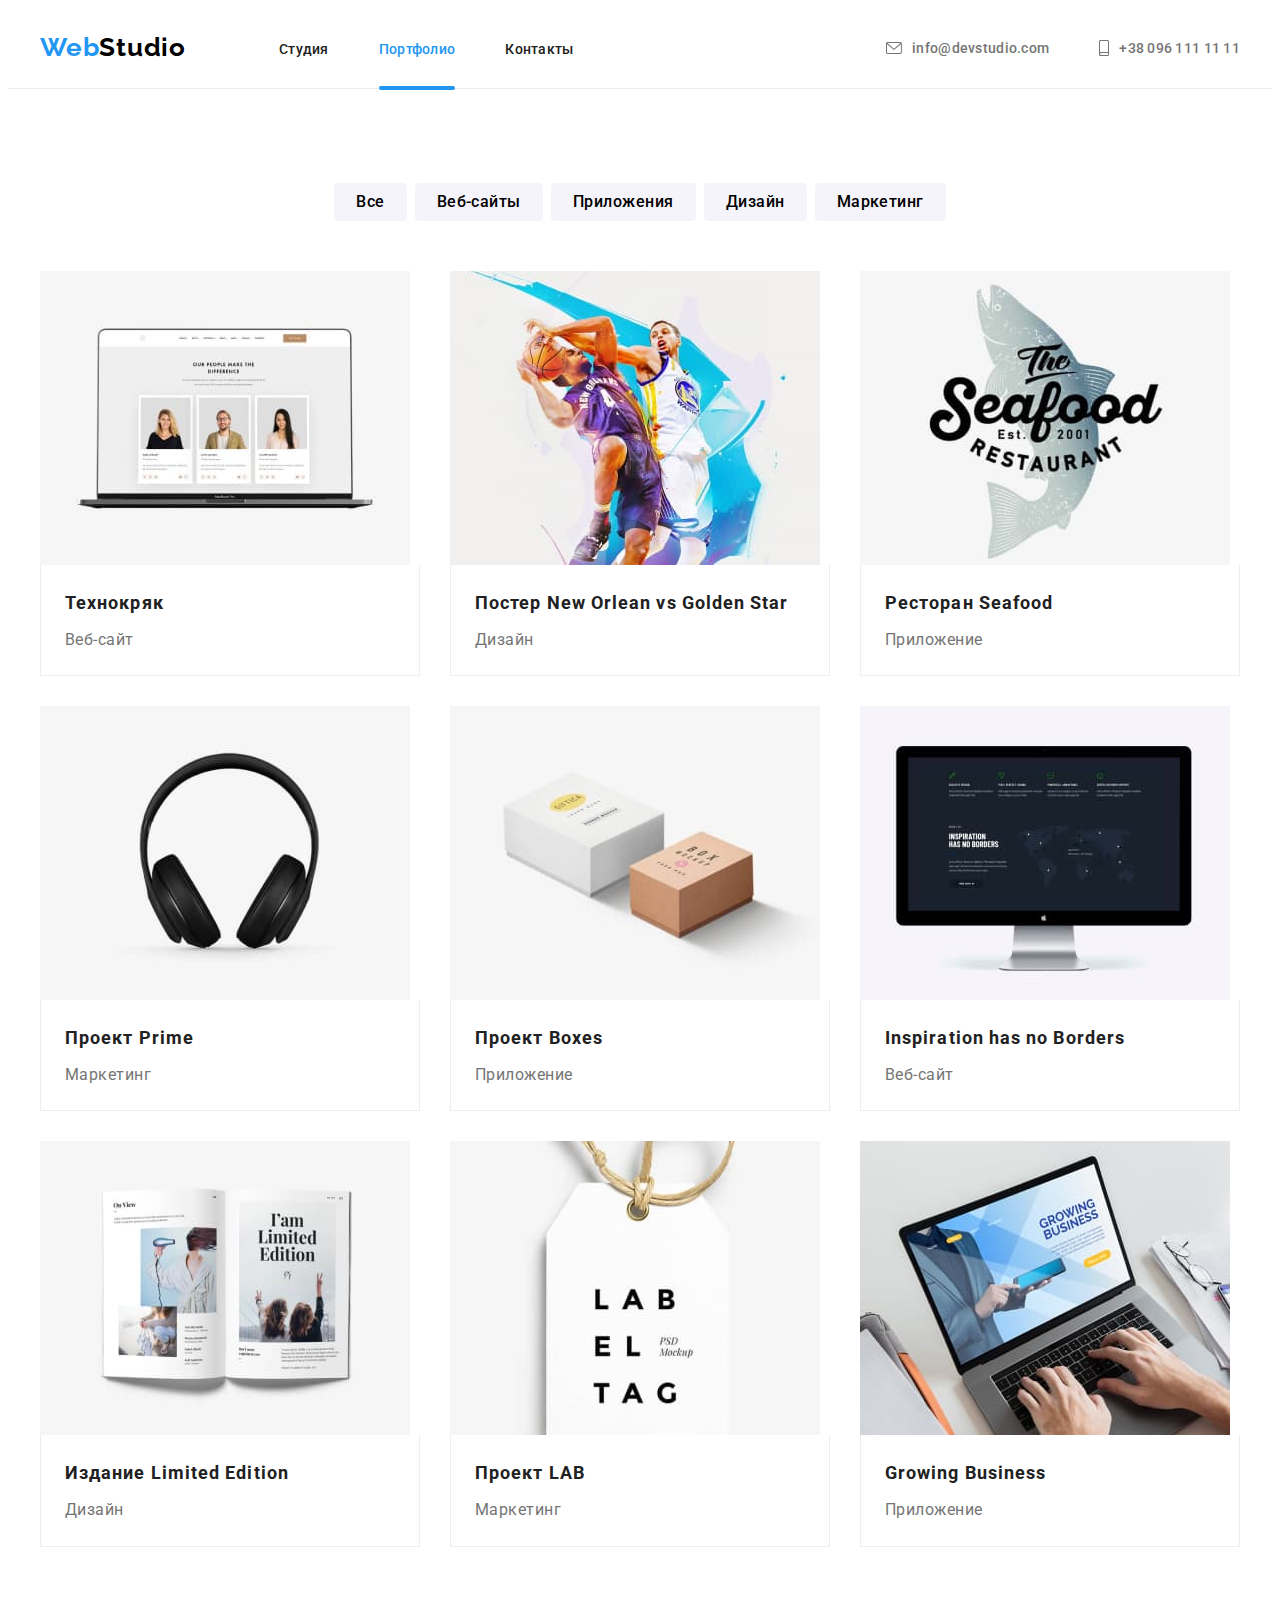
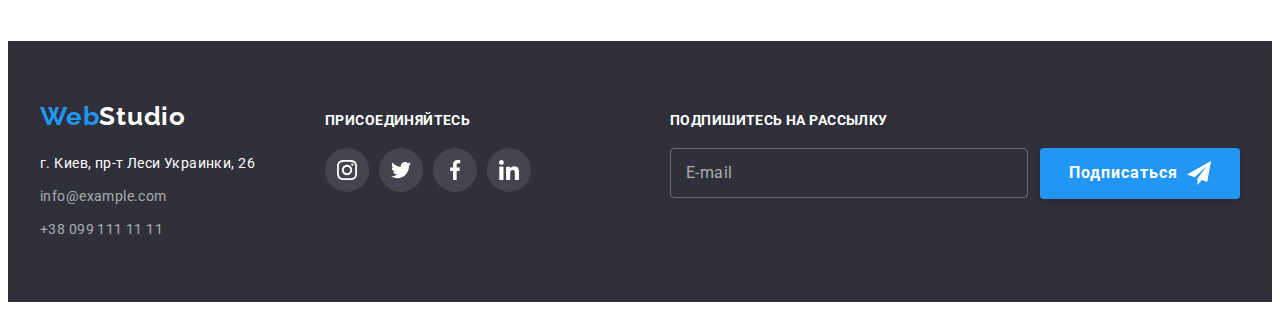
==== portfolio.html @ 29ee75e7 "Added files and folders  from hw#6" ====
<!DOCTYPE html>
<html lang="ru">
<head>
    <meta charset="UTF-8">
    <meta http-equiv="X-UA-Compatible" content="IE=edge">
    <meta name="viewport" content="width=device-width, initial-scale=1.0">
    <title>Студия -> Веб-студия</title>
    <link rel="preconnect" href="https://fonts.gstatic.com">
    <link
        href="https://fonts.googleapis.com/css2?family=Raleway:wght@700&family=Roboto:wght@400;500;700;900&display=swap"
        rel="stylesheet">
    <link rel="stylesheet" href="https://cdnjs.cloudflare.com/ajax/libs/modern-normalize/1.0.0/modern-normalize.min.css"
        integrity="sha512-ISS7cAi1PEhQ8jnbJpJZMd29NlhNj4AWYyLOSp2CE/CsHxTCu+r+t0D2yoJudVrd0/8fTVPUVDzY5Tvli75u/g=="
        crossorigin="anonymous" />
    <link rel="stylesheet" href="https://cdnjs.cloudflare.com/ajax/libs/animate.css/4.1.1/animate.min.css" />
    <link rel="stylesheet" href="./css/styles.css">
</head>

<body>
    <header class="main-header">
        <div class="container">
            <nav class="navigation">
                <a class="logo link animate__rubberBand" href="./index.html" lang="en"><span class="part-logo">Web</span>Studio</a>
                <ul class="navigation-list list">
                    <li class="navigation-item">
                        <a class="navigation-link link" href="./index.html">Студия</a>
                    </li>
                    <li class="navigation-item">
                        <a class="navigation-link link current" href="./portfolio.html">Портфолио</a>
                    </li>
                    <li class="navigation-item">
                        <a class="navigation-link link" href="">Контакты</a>
                    </li>
                </ul>
            </nav>
            <ul class="list-contacts list">
                <li class="list-contacts-item">
                    <a class="channel-link link" href="mailto:info@devstudio.com">
                        <svg width="16" height="12" class="contacts-icon-mail">
                            <use href="./images/sprite.svg#icon-envelope"></use>
                        </svg>
                        info@devstudio.com</a>
                </li>
                <li class="list-contacts-item">
                    <a class="channel-link link" href="tel:+380961111111">
                        <svg width="10" height="16" class="contacts-icon-phone">
                            <use href="./images/sprite.svg#icon-phone"></use>
                        </svg>
                        +38 096 111 11 11</a>
                </li>
            </ul>
        </div>
    </header>
    <main class="main-content">
        <!-- FILTER -->
        <section class="filter-works">
            <div class="container">
                <h1 class="visually-hidden">Портфолио</h1>
                <ul class="filter-works-list list">
                        <li class="filter-works-item">
                            <button class="filter-works-btn" type="button">Все</button>
                        </li>
                        <li class="filter-works-item">
                            <button class="filter-works-btn" type="button">Веб-сайты</button>
                        </li>
                        <li class="filter-works-item">
                            <button class="filter-works-btn" type="button">Приложения</button>
                        </li>
                        <li class="filter-works-item">
                            <button class="filter-works-btn" type="button">Дизайн</button>
                        </li>
                        <li class="filter-works-item">
                            <button class="filter-works-btn" type="button">Маркетинг</button>
                        </li>
                </ul>
        <!-- OUR WORKS -->
            <h2 class="visually-hidden">Наши работы</h2>
            <ul class="works-list list">
                <li class="works-list-item">
                    <a class="works-list-item-link link" href="#">
                        <div class="work-list-content-wrapper">
                            <img class="works-list-img" src="./images/portfolio/portfolio-img1.jpg" alt="открытый ноутбук" width="370" height="294">
                            <p class="overlay">Технокряк это современная площадка распространения коронавируса. Компании используют эту платформу
                                для цифрового шпионажа и атак на защищённые сервера конкурентов.</p>
                        </div>
                        <div class="description-container">
                            <h3 class="works-img-name">Технокряк</h3>
                            <p class="works-img-description">Веб-сайт</p>
                        </div>
                    </a>
                </li>
                <li class="works-list-item">
                    <a class="works-list-item-link link" href="#">
                        <div class="work-list-content-wrapper">
                            <img class="works-list-img" src="./images/portfolio/portfolio-img2.jpg" alt="баскетболисты играют в баскетбол"
                                width="370" height="294">
                                <p class="overlay">Постер <span lang="en">New Orlean vs Golden Star</span> это современная площадка распространения коронавируса. Компании используют эту платформу
                                    для цифрового шпионажа и атак на защищённые сервера конкурентов.</p>
                        </div>
                        <div class="description-container">
                            <h3 class="works-img-name">Постер <span lang="en">New Orlean vs Golden Star</span></h3>
                            <p class="works-img-description">Дизайн</p>
                        </div>
                    </a>
                </li>
                <li class="works-list-item">
                    <a class="works-list-item-link link" href="#">
                       <div class="work-list-content-wrapper">
                            <img class="works-list-img" src="./images/portfolio/portfolio-img3.jpg" alt="логотип ресторана в виде рыбы" width="370"
                                height="294">
                                <p class="overlay">Ресторан Seafood это современная площадка распространения коронавируса. Компании используют эту платформу
                                    для цифрового шпионажа и атак на защищённые сервера конкурентов.</p>
                        </div>
                        <div class="description-container">
                            <h3 class="works-img-name">Ресторан Seafood</h3>
                            <p class="works-img-description">Приложение</p>
                        </div>
                    </a>
                </li>
                <li class="works-list-item">
                    <a class="works-list-item-link link" href="#">
                        <div class="work-list-content-wrapper">
                            <img class="works-list-img" src="./images/portfolio/portfolio-img4.jpg" alt="наушники" width="370" height="294">
                            <p class="overlay">Проект <span lang="en">Prime</span> это современная площадка распространения коронавируса. Компании используют эту платформу
                                для цифрового шпионажа и атак на защищённые сервера конкурентов.</p>
                        </div>
                        <div class="description-container">
                            <h3 class="works-img-name">Проект <span lang="en">Prime</span></h3>
                            <p class="works-img-description">Маркетинг</p>
                        </div>
                    </a>
                </li>
                <li class="works-list-item">
                    <a class="works-list-item-link link" href="#">
                        <div class="work-list-content-wrapper">
                            <img class="works-list-img" src="./images/portfolio/portfolio-img5.jpg" alt="две коробочки" width="370" height="294">
                            <p class="overlay">Проект <span lang="en">Boxes</span> это современная площадка распространения коронавируса. Компании используют эту платформу
                                для цифрового шпионажа и атак на защищённые сервера конкурентов.</p>
                        </div>
                        <div class="description-container">
                            <h3 class="works-img-name">Проект <span lang="en">Boxes</span></h3>
                            <p class="works-img-description">Приложение</p>
                        </div>
                    </a>
                </li>
                <li class="works-list-item">
                    <a class="works-list-item-link link" href="#">
                        <div class="work-list-content-wrapper">
                            <img class="works-list-img" src="./images/portfolio/portfolio-img6.jpg" alt="монитор Apple" width="370" height="294">
                            <p class="overlay"><span lang="en">Inspiration has no Borders</span> это современная площадка распространения коронавируса. Компании используют эту платформу
                                для цифрового шпионажа и атак на защищённые сервера конкурентов.</p>
                        </div>
                        <div class="description-container">
                            <h3 class="works-img-name" lang="en">Inspiration has no Borders</h3>
                            <p class="works-img-description">Веб-сайт</p>
                        </div>
                    </a>
                </li>
                <li class="works-list-item">
                    <a class="works-list-item-link link" href="#">
                        <div class="work-list-content-wrapper">
                            <img class="works-list-img" src="./images/portfolio/portfolio-img7.jpg" alt="раскрытая книга" width="370" height="294">
                            <p class="overlay">Издание <span lang="en">Limited Edition</span> это современная площадка распространения коронавируса. Компании используют эту платформу
                                для цифрового шпионажа и атак на защищённые сервера конкурентов.</p>
                        </div>
                        <div class="description-container">
                            <h3 class="works-img-name">Издание <span lang="en">Limited Edition</span></h3>
                            <p class="works-img-description">Дизайн</p>
                        </div>
                    </a>
                </li>
                <li class="works-list-item">
                    <a class="works-list-item-link link" href="#">
                        <div class="work-list-content-wrapper">
                            <img class="works-list-img" src="./images/portfolio/portfolio-img8.jpg" alt="бирка" width="370" height="294">
                            <p class="overlay">Проект <span lang="en">LAB</span> это современная площадка распространения коронавируса. Компании используют эту платформу
                                для цифрового шпионажа и атак на защищённые сервера конкурентов.</p>
                        </div>
                        <div class="description-container">
                            <h3 class="works-img-name">Проект <span lang="en">LAB</span></h3>
                            <p class="works-img-description">Маркетинг</p>
                        </div>
                    </a>
                </li>
                <li class="works-list-item">
                    <a class="works-list-item-link link" href="#">
                        <div class="work-list-content-wrapper">
                            <img class="works-list-img" src="./images/portfolio/portfolio-img9.jpg" alt="руки набирают текст на ноутбуке"
                                width="370" height="294">
                                <p class="overlay"><span lang="en">Growing Business</span> это современная площадка распространения коронавируса. Компании используют эту платформу
                                    для цифрового шпионажа и атак на защищённые сервера конкурентов.</p>
                        </div>
                        <div class="description-container">
                            <h3 class="works-img-name" lang="en">Growing Business</h3>
                            <p class="works-img-description">Приложение</p>
                        </div>
                    </a>
                </li>
            </ul>
            </div>
        </section>
    </main>
    <footer class="contact-information">
        <!-- CONTACT INFORMATION -->
        <div class="container contact-info-container">
            <div class="contact-address-container">
                <a class="link logo logo-white" href="./index.html" lang="en"><span class="part-logo">Web</span>Studio</a>
                <address class="address">
                    <ul class="contact-list list">
                        <li class="contact-list-item">
                            <a class="contact-link-address link" href="https://goo.gl/maps/SzbFPfj4iSwk4chh7"
                                target="_blank" rel="noopener noreferrer">
                                г. Киев, пр-т Леси Украинки, 26</a>
                        </li>
                        <li class="contact-list-item">
                            <a class="contact-link-item link" href="mailto:info@example.com" lang="en">info@example.com</a>
                        </li>
                        <li class="contact-list-item">
                            <a class="contact-link-item link" href="tel:+380991111111">+38 099 111 11 11</a>
                        </li>
                    </ul>
                </address>
            </div>
            <div class="social-links-footer">
                <p class="social-title">присоединяйтесь</p>
                <ul class="social-links-footer-list list">
                    <li class="social-links-footer-item">
                        <a href="" class="social-links-footer-link link">
                            <svg class="social-links-footer-icon">
                                <use href="./images/sprite.svg#icon-instagram"></use>
                            </svg>
                        </a>
                    </li>
                    <li class="social-links-footer-item">
                        <a href="" class="social-links-footer-link link">
                            <svg class="social-links-footer-icon">
                                <use href="./images/sprite.svg#icon-twitter"></use>
                            </svg>
                        </a>
                    </li>
                    <li class="social-links-footer-item">
                        <a href="" class="social-links-footer-link link">
                            <svg class="social-links-footer-icon">
                                <use href="./images/sprite.svg#icon-facebook"></use>
                            </svg>
                        </a>
                    </li>
                    <li class="social-links-footer-item">
                        <a href="" class="social-links-footer-link link">
                            <svg class="social-links-footer-icon">
                                <use href="./images/sprite.svg#icon-linkedin"></use>
                            </svg>
                        </a>
                    </li>
                </ul>
            </div>
            <div class="email-form">
                <p class="email-form-title">подпишитесь на рассылку</p>
                <div class="email-form-container">
                    <form action="#" class="subscribe-form">
                        <input type="email" class="contact-form-email" placeholder="E-mail">
                        <button type="submit" class="email-form-btn"><span class="text-btn">Подписаться</span>
                            <svg width="24" height="24" class="email-form-btn-icon">
                                <use href="./images/sprite.svg#icon-icon_send"></use>
                            </svg>
                        </button>
                    </form>
                </div>
            </div>
        </div>
    </footer>
</body>
</html>
---- css/styles.css ----
:root {
  --main-font: "Roboto", sans-serif;
  --secondary-font: "Raleway", sans-serif;
  --accent-color: #2196f3;
  --main-color: #212121;
  --black-color: #000000;
  --white-color: #ffffff;
  --content-description: #757575;
  --background: #f5f4fa;
  --background-btn-hover: #188ce8;
  --background-section: #2f303a;
  --text-color-default: rgba(255, 255, 255, 0.6);
  --second-title-mb: 50px;
  --filters-btn-pd: 6px 22px;
  --section-pt: 94px;
  --section-pb: 94px;
  --link-padding-tp: 32px;
  --link-padding-bt: 32px;
  --color-icon-clients: #afb1b8;
  --transition-time-cubic: 250ms cubic-bezier(0.4, 0, 0.2, 1);
  --transition-time-cubic-modal: 500ms cubic-bezier(0.4, 0, 0.2, 1);
}

body {
  font-family: var(--main-font);
  color: var(--main-color);
}

h1,
h2,
h3,
h4,
h5,
h6,
p {
  margin: 0;
}

ul,
ol {
  margin: 0;
  padding: 0;
}

img {
  display: block;
}

.link {
  text-decoration: none;
}

.list {
  list-style: none;
}

.address {
  font-style: normal;
}

.visually-hidden {
  position: absolute !important;
  clip: rect(1px 1px 1px 1px); /* IE6, IE7 */
  clip: rect(1px, 1px, 1px, 1px);
  padding: 0 !important;
  border: 0 !important;
  height: 1px !important;
  width: 1px !important;
  overflow: hidden;
}

.container {
  width: 1200px;
  margin: 0 auto;
  padding-left: 15px;
  padding-right: 15px;
}
/* ========= COMPONENTS =========*/
.logo {
  font-family: var(--secondary-font);
  font-weight: 700;
  font-size: 26px;
  line-height: 1.2;
  letter-spacing: 0.03em;
  color: var(--black-color);
  margin-right: 93px;
  animation-duration: 2000ms;
}

.logo.link.animate__rubberBand {
  padding-top: 24px;
  padding-bottom: 25px;
}

.part-logo {
  color: var(--accent-color);
}

.logo-white {
  margin: auto;
  color: var(--white-color);
}

.second-title {
  font-weight: 700;
  font-size: 36px;
  line-height: 1.17;
  letter-spacing: 0.03em;
}

.social-list {
  display: flex;
  align-items: center;
  justify-content: space-between;
}

.social-list-link {
  display: flex;
  align-items: center;
  justify-content: center;
  width: 44px;
  height: 44px;
  border-radius: 50%;
  background-color: var(--white-color);

  transition: background-color var(--transition-time-cubic);
}

.social-list-link:hover,
.social-list-link:focus {
  background-color: var(--accent-color);
}

.social-list-icon {
  width: 20px;
  height: 20px;
  fill: var(--color-icon-clients);

  transition: fill var(--transition-time-cubic);
}

.social-list-link:hover .social-list-icon,
.social-list-link:focus .social-list-icon {
  fill: var(--white-color);
}
/* ========= END COMPONENTS =========*/

/* ========= HEADER =========*/
.main-header {
  border-bottom: 1px solid #ececec;
}

.main-header .container {
  display: flex;
  align-items: center;
}

.navigation {
  display: flex;
  align-items: center;
}

.navigation-list {
  display: flex;
  align-items: center;
}

.navigation-item:not(:last-child) {
  margin-right: 50px;
}

.list-contacts {
  display: flex;
  align-items: center;
  margin-left: auto;
}

.list-contacts-item:not(:last-child) {
  margin-right: 50px;
}

.navigation-link {
  position: relative;
  font-weight: 500;
  font-size: 14px;
  line-height: 1.15;
  letter-spacing: 0.02em;
  padding-top: var(--link-padding-tp);
  padding-bottom: var(--link-padding-bt);
  color: var(--main-color);

  transition: color var(--transition-time-cubic);
}

.navigation-link:hover,
.navigation-link:focus {
  color: var(--accent-color);
}

.navigation-link.link.current::after {
  position: absolute;
  display: block;
  content: "";
  width: 100%;
  height: 4px;
  background-color: var(--accent-color);
  border-radius: 2px;
  transform: translateY(28px);
}

.channel-link {
  display: flex;
  align-items: center;
  font-weight: 500;
  font-size: 14px;
  line-height: 1.15;
  letter-spacing: 0.02em;
  padding-top: var(--link-padding-tp);
  padding-bottom: var(--link-padding-bt);
  color: var(--content-description);

  transition: color var(--transition-time-cubic);
}

.channel-link:hover,
.channel-link:focus {
  color: var(--accent-color);
}

.contacts-icon-mail {
  margin-right: 10px;
  fill: currentColor;
}

.contacts-icon-phone {
  margin-right: 10px;
  fill: currentColor;
}

.navigation-link.link.current {
  color: var(--accent-color);
}
/* ========= END HEADER =========*/

/* ========= HERO =========*/
.modal-btn {
  min-width: 200px;
  padding: 10px 32px;
  margin: 0 auto;
  display: block;
  font-family: inherit;
  font-weight: 700;
  font-size: 16px;
  line-height: 1.88;
  text-align: center;
  background-color: var(--accent-color);
  box-shadow: 0px 4px 4px rgba(0, 0, 0, 0.15);
  border-radius: 4px;
  cursor: pointer;
  border: none;
  color: var(--white-color);

  transition: background-color var(--transition-time-cubic),
    box-shadow var(--transition-time-cubic);
}

.modal-btn:hover,
.modal-btn:focus {
  background-color: var(--background-btn-hover);
  box-shadow: 0px 4px 4px rgba(0, 0, 0, 0.15);
  border-radius: 4px;
}

.main-title {
  max-width: 696px;
  font-weight: 900;
  margin: 0 auto;
  text-align: center;
  font-size: 44px;
  line-height: 1.36;
  letter-spacing: 0.06em;
  text-transform: uppercase;
  margin-bottom: 30px;
  color: var(--white-color);
}

.hero {
  background: var(--background-section);
  padding: 200px 0;
  margin: 0 auto;
  max-width: 1600px;
  background-image: linear-gradient(
      rgba(47, 48, 58, 0.4),
      rgba(47, 48, 58, 0.4)
    ),
    url("../images/hero/bg.jpg");
  background-repeat: no-repeat;
  background-position: center;
  background-color: #c4c4c4;
}
/* ========= END HERO =========*/

/* ========= ADVANTAGES =========*/
.advantages {
  padding-top: var(--section-pt);
  padding-bottom: 47px;
}

.advantages-icon {
  display: flex;
  align-items: center;
  justify-content: center;
  width: 270px;
  height: 120px;
  background: #f5f4fa;
  border-radius: 4px;
}

.advantages-icon-list {
  display: flex;
  align-items: center;
  margin-bottom: 30px;
  margin-left: -30px;
  margin-top: -30px;
}

.advantages-icon-item {
  flex-basis: calc(100% / 4 - 30px);
  margin-left: 30px;
  margin-top: 30px;
}

.advantages-icon-img {
  display: flex;
  align-items: center;
  width: 70px;
  height: 70px;
}

.advantages-list {
  display: flex;
  align-items: center;
  margin-left: -30px;
  margin-top: -30px;
}

.advantages-list-item {
  flex-basis: calc(100% / 4 - 30px);
  margin-left: 30px;
  margin-top: 30px;
}

.advantages-list-title {
  font-weight: 700;
  font-size: 14px;
  line-height: 1.14;
  letter-spacing: 0.03em;
  text-transform: uppercase;
  margin-bottom: 10px;
}

.advantages-list-description {
  font-weight: 400;
  font-size: 14px;
  line-height: 1.71;
  letter-spacing: 0.03em;

  color: var(--content-description);
}
/* ========= END ADVANTAGES =========*/

/* ========= WHAT WE DO =========*/
.our-work {
  padding-top: 47px;
  padding-bottom: var(--section-pb);
}

.second-title {
  text-align: center;
  margin-bottom: var(--second-title-mb);
}

.work-list {
  display: flex;
  align-items: center;
  margin-left: -30px;
  margin-top: -30px;
}

.work-list-item {
  position: relative;
  flex-basis: calc(100% / 3 - 30px);
  margin-left: 30px;
  margin-top: 30px;
}

.work-list-img-title {
  position: absolute;
  display: flex;
  justify-content: center;
  align-items: center;
  overflow: hidden;
  left: 0px;
  bottom: 0px;
  font-weight: 700;
  font-size: 14px;
  line-height: 1.14;
  text-align: center;
  letter-spacing: 0.03em;
  text-transform: uppercase;
  color: var(--white-color);
  width: 370px;
  height: 70px;
  background-color: rgba(47, 48, 58, 0.8);
}

/* ========= END WHAT WE DO =========*/

/* ========= OUR TEAM =========*/
.team {
  padding-top: var(--section-pt);
  padding-bottom: var(--section-pb);
  background: var(--background);
}

.team-list {
  display: flex;
  align-items: center;
  margin-left: -30px;
  margin-top: -30px;
}

.team-list-item {
  flex-basis: calc(100% / 4 - 30px);
  margin-left: 30px;
  margin-top: 30px;
  box-shadow: 0px 1px 3px hsla(0, 0%, 0%, 0.12), 0px 1px 1px rgba(0, 0, 0, 0.14),
    0px 2px 1px rgba(0, 0, 0, 0.2);
  border-radius: 0px 0px 4px 4px;
}

.description-card {
  padding: 30px 35px;
  background-color: var(--white-color);
  border-radius: 0px 0px 4px 4px;
}

.third-title {
  text-align: center;
  font-weight: 500;
  font-size: 16px;
  line-height: 1.19;
  letter-spacing: 0.03em;
  margin-bottom: 10px;
  color: var(--main-color);
}

.team-list-description {
  font-weight: 400;
  font-size: 16px;
  line-height: 1.9;
  letter-spacing: 0.03em;
  text-align: center;
  color: var(--content-description);
  margin-bottom: 16px;
}
/* ========= END OUR TEAM =========*/

/* ========= REGULAR CLIENTS =========*/
.regular-clients {
  padding-top: 94px;
  padding-bottom: 94px;
}

.regular-clients-list {
  display: flex;
  align-items: center;
  margin-left: -30px;
  margin-top: -30px;
}

.regular-clients-item {
  flex-basis: calc(100% / 6 - 30px);
  margin-left: 30px;
  margin-top: 30px;
}

.regular-clients-link {
  display: flex;
  align-items: center;
  justify-content: center;
  width: 170px;
  height: 90px;
  border: 1px solid #afb1b8;
  box-sizing: border-box;
  border-radius: 4px;
  color: var(--color-icon-clients);

  transition: border-color var(--transition-time-cubic);
}

.regular-clients-link:hover,
.regular-clients-link:focus {
  border-color: var(--accent-color);
}

.regular-clients-icon {
  fill: currentColor;

  transition: fill var(--transition-time-cubic);
}

.regular-clients-link:hover .regular-clients-icon,
.regular-clients-link:focus .regular-clients-icon {
  fill: var(--accent-color);
}
/* ========= END REGULAR CLIENTS =========*/

/* ========= CONTACT INFORMATION =========*/
.contact-information {
  display: flex;
  align-items: center;
}

.contact-address-container {
  margin-right: 70px;
}

.link.logo.logo-white {
  display: block;
  margin-bottom: 20px;
}

.contact-list {
  display: flex;
  flex-direction: column;
}

.contact-link-address {
  font-size: 14px;
  line-height: 1.71;
  letter-spacing: 0.03em;
  padding-top: 3px;
  padding-bottom: 3px;

  color: var(--white-color);
}

.contact-list-item:not(:last-child) {
  margin-bottom: 9px;
}

.contact-link-item {
  font-size: 14px;
  line-height: 1.71;
  letter-spacing: 0.03em;
  padding-top: 3px;
  padding-bottom: 3px;

  color: var(--text-color-default);
}

.contact-information {
  padding-top: 60px;
  padding-bottom: 60px;
  background-color: var(--background-section);
}

.contact-info-container {
  display: flex;
  align-items: baseline;
}

.social-title {
  font-family: var(--main-font);
  font-weight: 700;
  font-size: 14px;
  line-height: 1.14;
  letter-spacing: 0.03em;
  text-transform: uppercase;
  color: var(--white-color);
  margin-bottom: 20px;
}

.social-links-footer-list {
  display: flex;
  align-items: center;
  justify-content: space-between;
}

.social-links-footer-item:not(:last-child) {
  margin-right: 10px;
}

.social-links-footer-icon {
  width: 20px;
  height: 20px;
  fill: var(--white-color);
}

.social-links-footer-link {
  display: flex;
  align-items: center;
  justify-content: center;
  width: 44px;
  height: 44px;
  border-radius: 50%;
  background-color: rgba(255, 255, 255, 0.1);

  transition: background-color var(--transition-time-cubic);
}

.social-links-footer-link:hover,
.social-links-footer-link:focus {
  background-color: var(--accent-color);
}

.email-form {
  margin-left: auto;
}

.email-form-title {
  font-family: var(--main-font);
  font-weight: 700;
  font-size: 14px;
  line-height: 1.14;
  letter-spacing: 0.03em;
  text-transform: uppercase;
  color: var(--white-color);
  margin-bottom: 20px;
}

.subscribe-form {
  display: flex;
  align-items: center;
}

.contact-form-email {
  width: 358px;
  height: 50px;
  font-weight: 400;
  font-size: 16px;
  line-height: 1.25;
  border: 1px solid rgba(255, 255, 255, 0.3);
  box-sizing: border-box;
  border-radius: 4px;
  color: var(--white-color);
  background-color: transparent;
  padding: 15px;
  margin-right: 12px;
}

.contact-form-email::placeholder {
  font-family: Roboto;
  font-weight: 400;
  font-size: 16px;
  line-height: 1.25;
  letter-spacing: 0.03em;

  color: var(--text-color-default);
}

.email-form-btn {
  display: flex;
  align-items: center;
  justify-content: space-between;
  min-width: 200px;
  font-family: var(--main-font);
  font-weight: 700;
  font-size: 16px;
  line-height: 1.88;
  letter-spacing: 0.06em;
  color: var(--white-color);
  padding: 10px 29px;
  background: var(--accent-color);
  box-shadow: 0px 4px 4px rgba(0, 0, 0, 0.15);
  border-radius: 4px;
  cursor: pointer;
  border: none;
}

.email-form-btn-icon {
  fill: var(--white-color);
}

/* ========= END CONTACT INFORMATION =========*/

/* ========= FILTER =========*/
.filter-works {
  padding-top: var(--section-pt);
  padding-bottom: var(--section-pb);
}

.filter-works-list {
  display: flex;
  align-items: center;
  justify-content: center;
  margin-bottom: 50px;
}

.filter-works-item:not(:last-child) {
  margin-right: 8px;
}

.filter-works-btn {
  font-family: inherit;
  font-weight: 500;
  font-size: 16px;
  line-height: 1.63;
  text-align: center;
  letter-spacing: 0.03em;
  cursor: pointer;
  border: none;
  border-radius: 4px;
  background: var(--background);
  padding: var(--filters-btn-pd);

  transition: background-color var(--transition-time-cubic),
    color var(--transition-time-cubic), box-shadow var(--transition-time-cubic);
}

.filter-works-btn:hover,
.filter-works-btn:focus {
  background-color: var(--accent-color);
  color: var(--white-color);
  box-shadow: 0px 3px 1px rgba(0, 0, 0, 0.1), 0px 1px 2px rgba(0, 0, 0, 0.08),
    0px 2px 2px rgba(0, 0, 0, 0.12);
}
/* ========= END FILTER =========*/

/* ========= OUR WORKS =========*/

.works-list {
  display: flex;
  flex-wrap: wrap;
  margin-left: -30px;
  margin-top: -30px;
}

.works-list-item {
  flex-basis: calc(100% / 3 - 30px);
  margin-left: 30px;
  margin-top: 30px;
}

.works-list-item:hover,
.works-list-item:focus {
  box-shadow: 0px 1px 1px rgba(0, 0, 0, 0.12), 0px 4px 4px rgba(0, 0, 0, 0.06),
    1px 4px 6px rgba(0, 0, 0, 0.16);
  cursor: pointer;
}

.description-container {
  padding: 20px 24px;
  border: 1px solid #eeeeee;
  border-top: none;
}

.work-list-content-wrapper {
  position: relative;
  overflow: hidden;
}

.overlay {
  position: absolute;
  top: 0;
  left: 0;
  height: 100%;
  background-color: rgba(33, 150, 243, 0.9);
  color: var(--white-color);
  padding: 63px 24px;
  font-weight: 400;
  font-size: 18px;
  line-height: 1.56;
  letter-spacing: 0.03em;
  overflow: auto;
  opacity: 0;
  transform: translateY(100%);
  transition: transform var(--transition-time-cubic),
    opacity var(--transition-time-cubic);
}

.works-list-item-link:hover .overlay,
.works-list-item-link:focus .overlay {
  transform: translateY(0%);
  opacity: 1;
}

.works-img-name {
  font-weight: 700;
  font-size: 18px;
  line-height: 2;
  letter-spacing: 0.06em;
  margin-bottom: 4px;
  color: var(--main-color);
}

.works-img-description {
  font-weight: 400;
  font-size: 16px;
  line-height: 1.88;
  letter-spacing: 0.03em;
  color: var(--content-description);
}
/* ========= END OUR WORKS =========*/

/* ========= MODAL BTNs & BACKDROPs =========*/

.backdrop {
  position: fixed;
  top: 0;
  left: 0;
  width: 100vw;
  height: 100vh;
  background-color: rgba(0, 0, 0, 0.2);

  opacity: 1;
  transition: visibility var(--transition-time-cubic-modal),
    opacity var(--transition-time-cubic-modal),
    pointer-events var(--transition-time-cubic-modal);
}

.is-hidden {
  opacity: 0;
  visibility: hidden;
  pointer-events: none;
}

.backdrop.is-hidden .modal {
  transform: translate(-50%, -35%) rotate(180deg) scale(0);
}

.modal {
  position: absolute;
  top: 50%;
  left: 50%;
  transform: translate(-50%, -50%) rotate(360deg) scale(1);
  width: 528px;
  height: 581px;
  background-color: var(--white-color);
  padding: 40px;

  transition: transform var(--transition-time-cubic-modal);
}

.modal-close-btn {
  position: absolute;
  top: 8px;
  right: 8px;
  display: flex;
  justify-content: center;
  align-items: center;
  width: 30px;
  height: 30px;
  background: var(--white-color);
  border: 1px solid rgba(0, 0, 0, 0.1);
  border-radius: 50%;
  cursor: pointer;
}

.modal-close-btn-icon {
  transition: fill var(--transition-time-cubic);
}

.modal-close-btn-icon:hover,
.modal-close-btn-icon:focus {
  fill: var(--accent-color);
}

.action-desc {
  display: block;
  font-family: var(--main-font);
  font-weight: 700;
  font-size: 20px;
  line-height: 1.15;
  text-align: center;
  letter-spacing: 0.03em;
  margin-bottom: 12px;

  color: var(--main-color);
}

.modal-form-field {
  font-family: var(--main-font);
  font-weight: 400;
  font-size: 12px;
  line-height: 1.17;
  letter-spacing: 0.01em;
  color: var(--content-description);
}

.modal-form-input-wrapper {
  display: block;
  position: relative;
  margin-top: 4px;
  margin-bottom: 10px;
}

.modal-form {
  display: flex;
  flex-direction: column;
}

.modal-form-input {
  width: 100%;
  height: 40px;
  border: 1px solid rgba(33, 33, 33, 0.2);
  border-radius: 4px;
  padding-left: 42px;

  transition: border-color var(--transition-time-cubic);
}

.modal-form-input:focus {
  outline: none;
  border-color: var(--accent-color);
}

.modal-form-input:focus + .modal-form-input-icon {
  fill: var(--accent-color);
}

.modal-form-input-icon {
  position: absolute;
  top: 50%;
  left: 12px;
  transform: translateY(-50%);

  transition: fill var(--transition-time-cubic);
}

.modal-form-message {
  width: 100%;
  height: 120px;
  margin-top: 4px;
  padding: 12px 16px;
  resize: none;
  border: 1px solid rgba(33, 33, 33, 0.2);
  border-radius: 4px;
  font-family: var(--main-font);
  font-weight: 400;
  font-size: 12px;
  line-height: 1.17;
  letter-spacing: 0.01em;
  margin-bottom: 20px;

  transition: border-color var(--accent-color);
}

.modal-form-message::placeholder {
  color: rgba(117, 117, 117, 0.5);
}

.modal-form-message:focus {
  outline: none;
  border-color: var(--accent-color);
}

.modal-form-check-desc::before {
  display: block;
  content: "";
  width: 16px;
  height: 15px;
  border: 1px solid var(--black-color);
  border-radius: 2px;
  cursor: pointer;
  margin-right: 8px;
}

.modal-form-check-desc {
  display: flex;
  align-items: center;
  margin: 0 auto;
  font-family: var(--main-font);
  font-weight: 400;
  font-size: 14px;
  line-height: 1.71;
  letter-spacing: 0.03em;
  color: var(--content-description);
  margin-bottom: 30px;
}

.modal-form-term:checked + .modal-form-check-desc::before {
  background-image: url("../images/checkbox_svg/icon_checked.svg");
  background-color: var(--accent-color);
  background-position: center;
  border-color: var(--accent-color);
  border-radius: 2px;
}

.modal-form-term:focus + .modal-form-check-desc::before {
  box-shadow: 0 0 0 1px var(--black-color);
}

.modal-form-btn {
  align-self: center;
  padding: 10px 55px;
  font-family: var(--main-font);
  font-weight: 700;
  font-size: 16px;
  line-height: 1.88;
  letter-spacing: 0.06em;
  text-align: center;
  background-color: var(--accent-color);
  box-shadow: 0px 4px 4px rgba(0, 0, 0, 0.15);
  border-radius: 4px;
  cursor: pointer;
  border: none;
  color: var(--white-color);

  transition: background-color var(--transition-time-cubic),
    box-shadow var(--transition-time-cubic);
}

.modal-form-btn:hover,
.modal-form-btn:focus {
  background-color: var(--background-btn-hover);
  box-shadow: 0px 4px 4px rgba(0, 0, 0, 0.15);
  border-radius: 4px;
}
/* ========= END MODAL BTNs & BACKDROPs =========*/
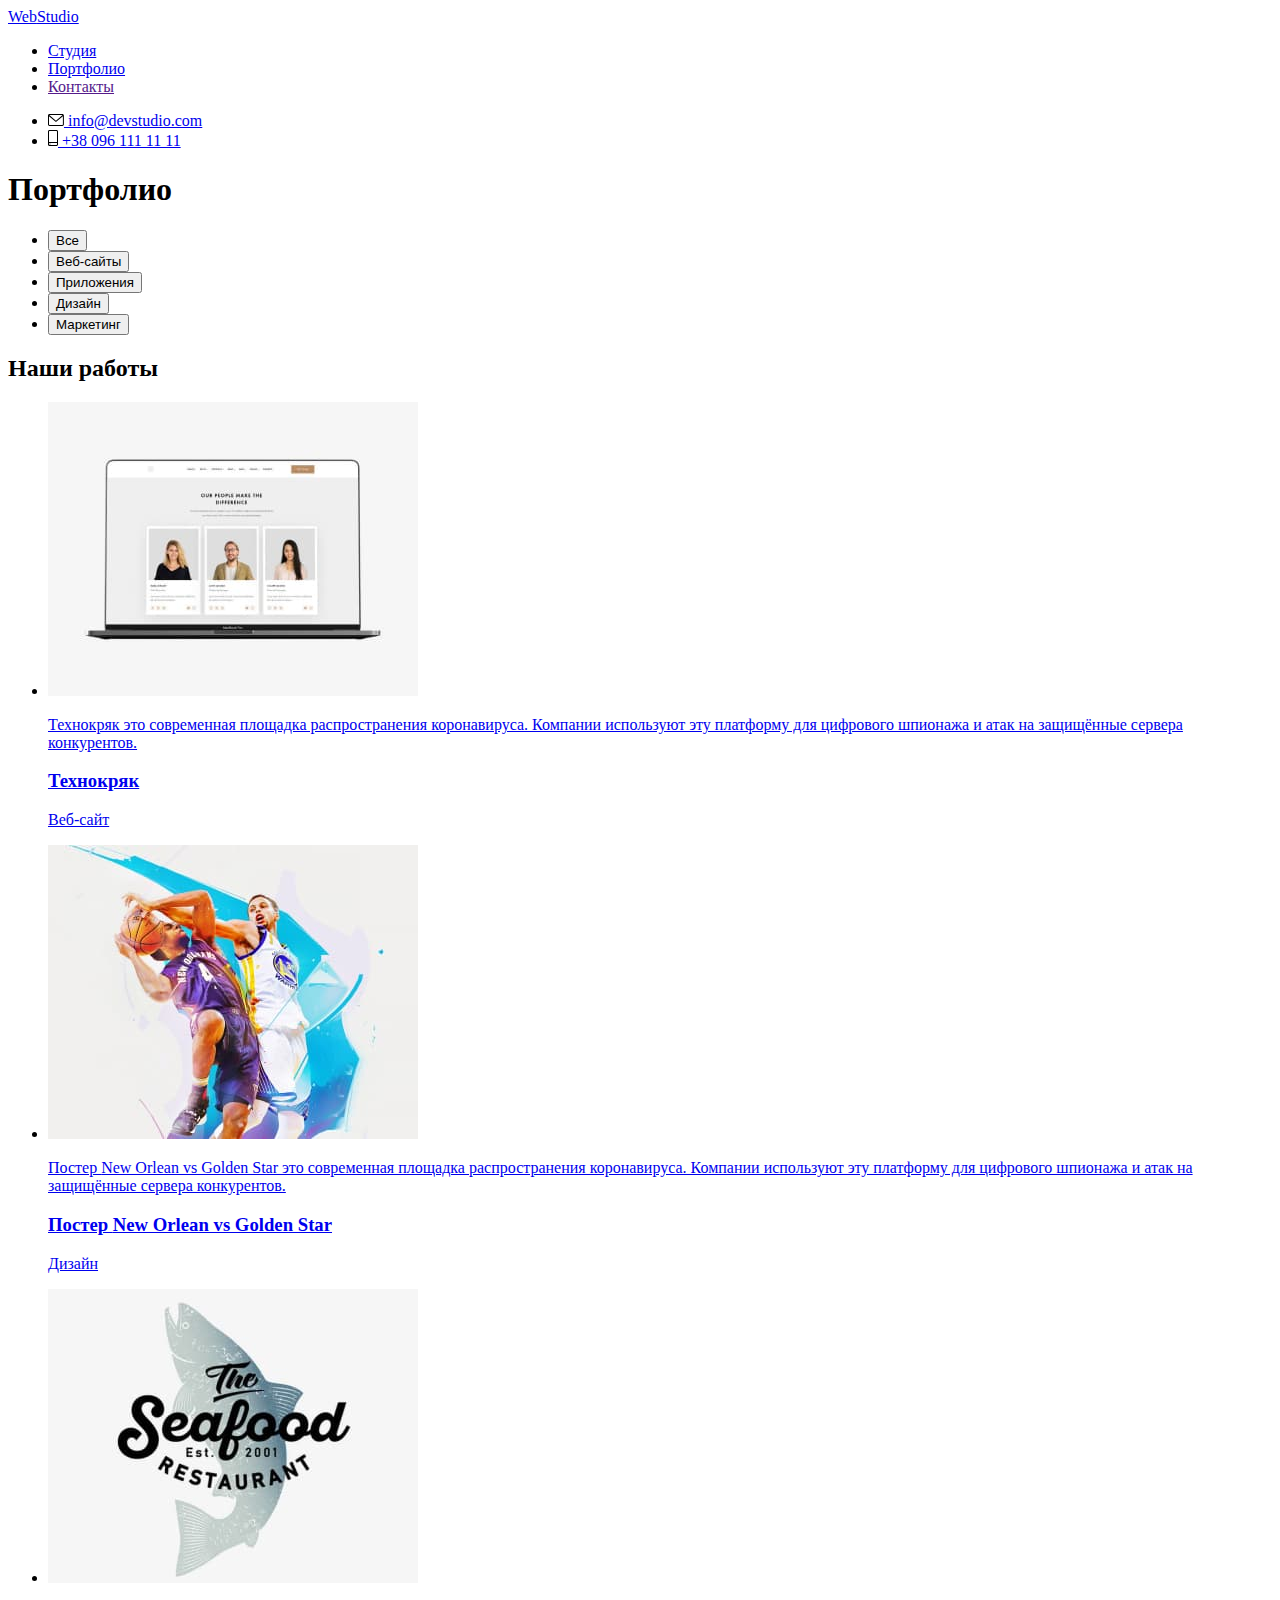
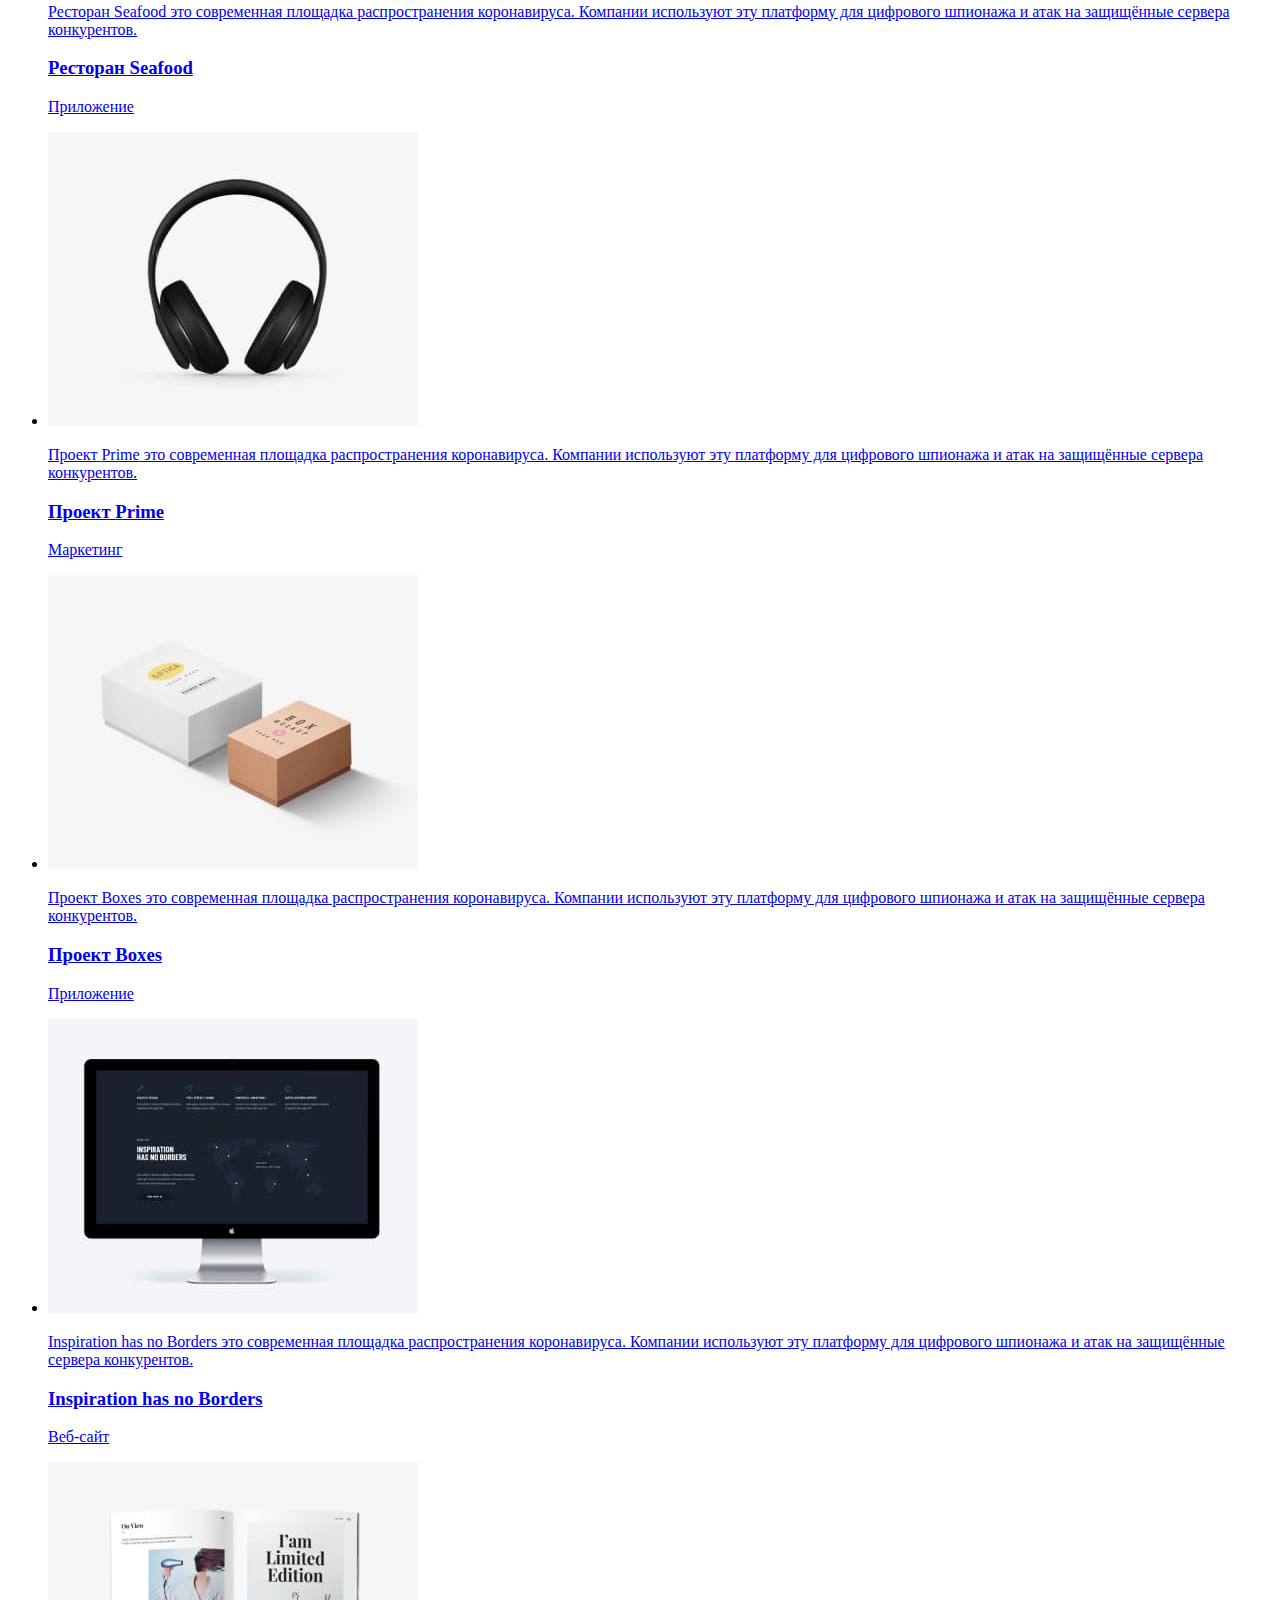
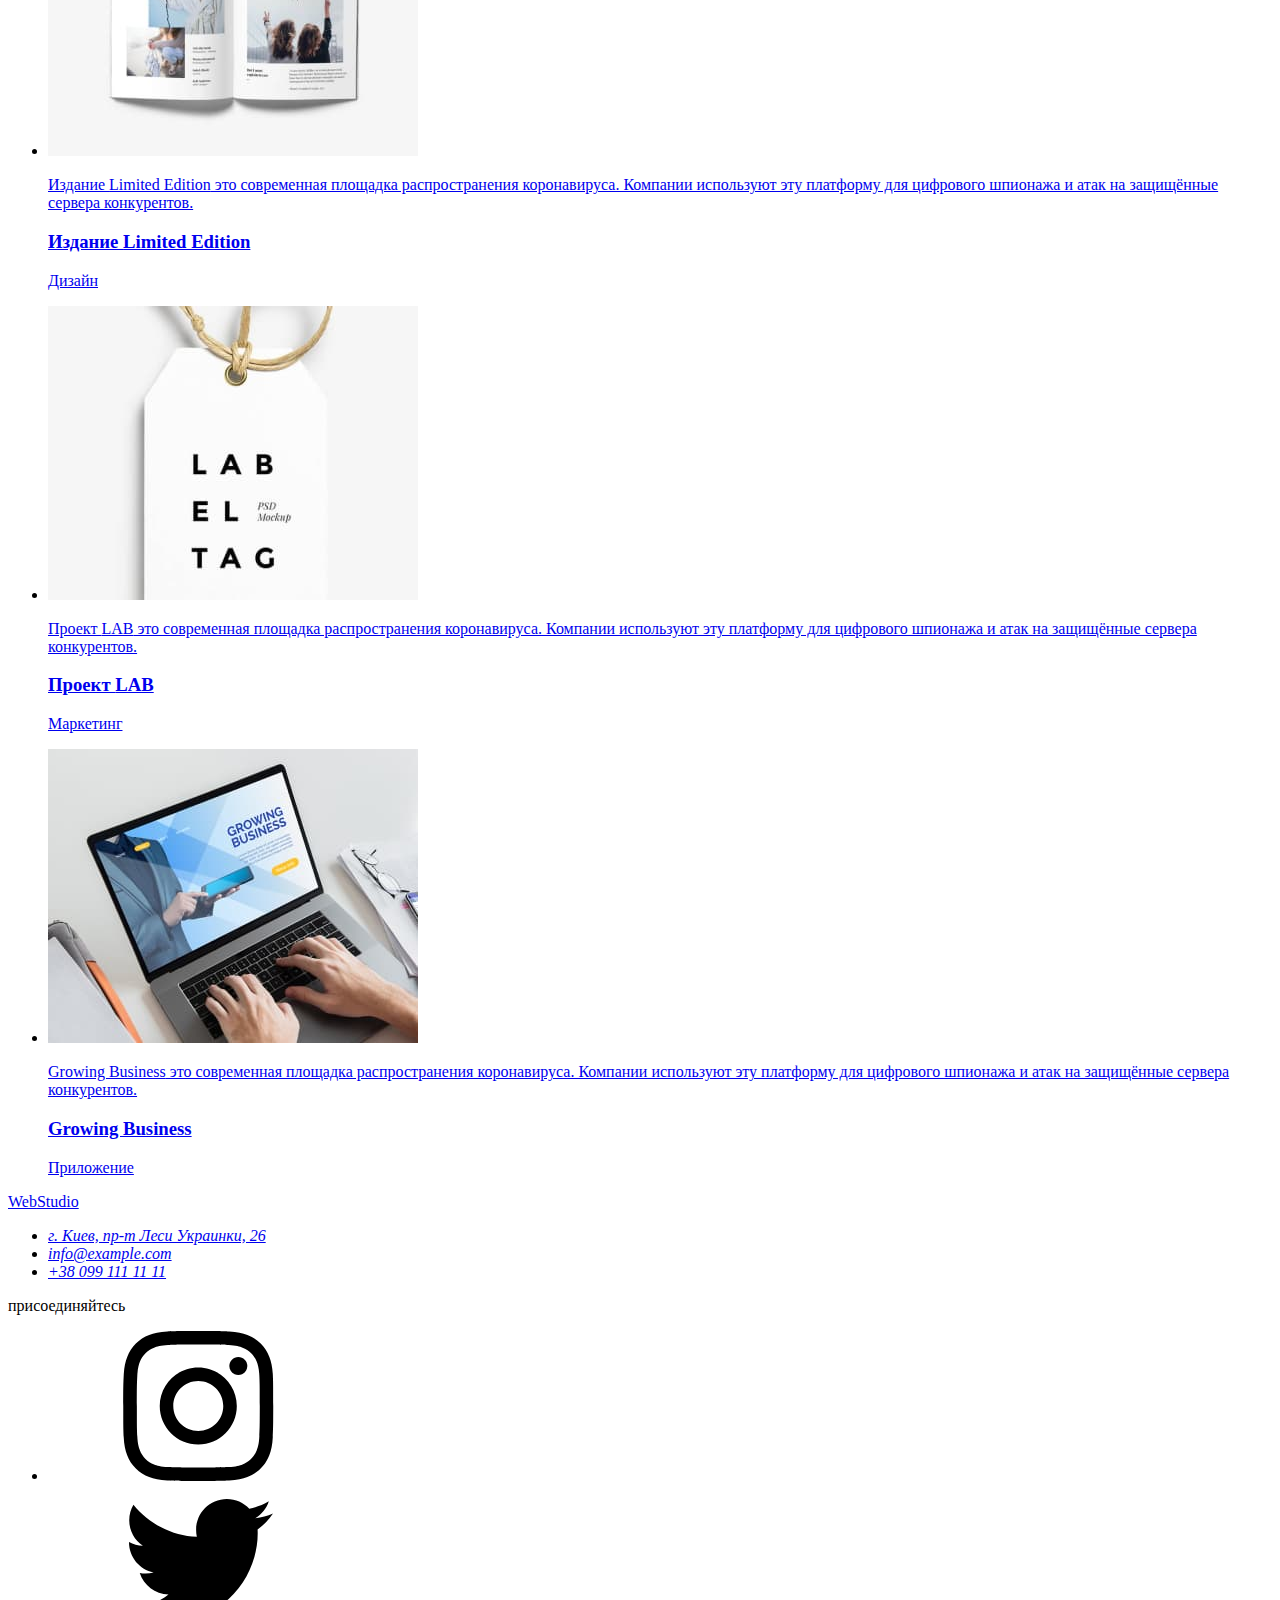
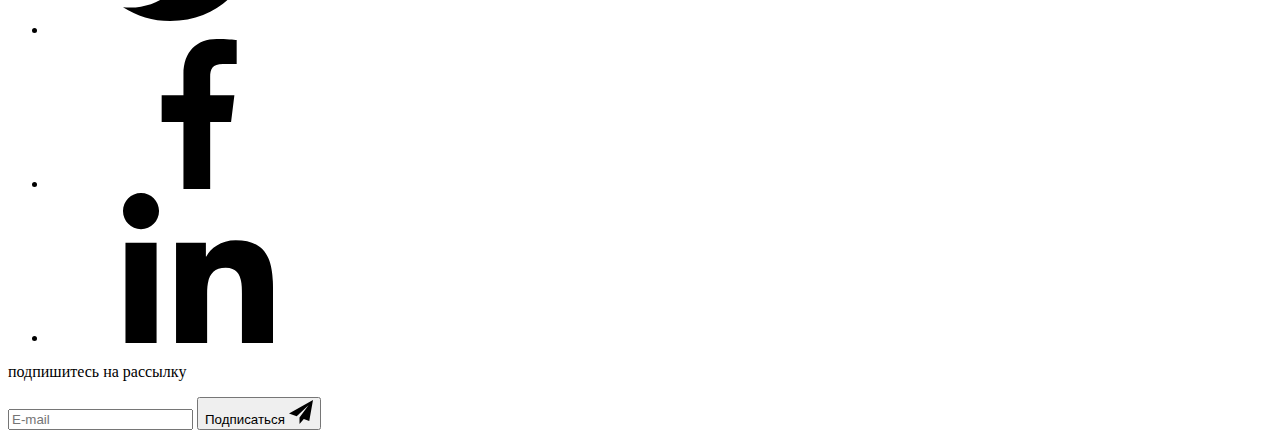
==== commit 6ae945fb: "Подключает main.min.css" ====
--- a/portfolio.html
+++ b/portfolio.html
@@ -13,7 +13,7 @@
         integrity="sha512-ISS7cAi1PEhQ8jnbJpJZMd29NlhNj4AWYyLOSp2CE/CsHxTCu+r+t0D2yoJudVrd0/8fTVPUVDzY5Tvli75u/g=="
         crossorigin="anonymous" />
     <link rel="stylesheet" href="https://cdnjs.cloudflare.com/ajax/libs/animate.css/4.1.1/animate.min.css" />
-    <link rel="stylesheet" href="./css/styles.css">
+    <link rel="stylesheet" href="./css/main.min.css">
 </head>
 
 <body>
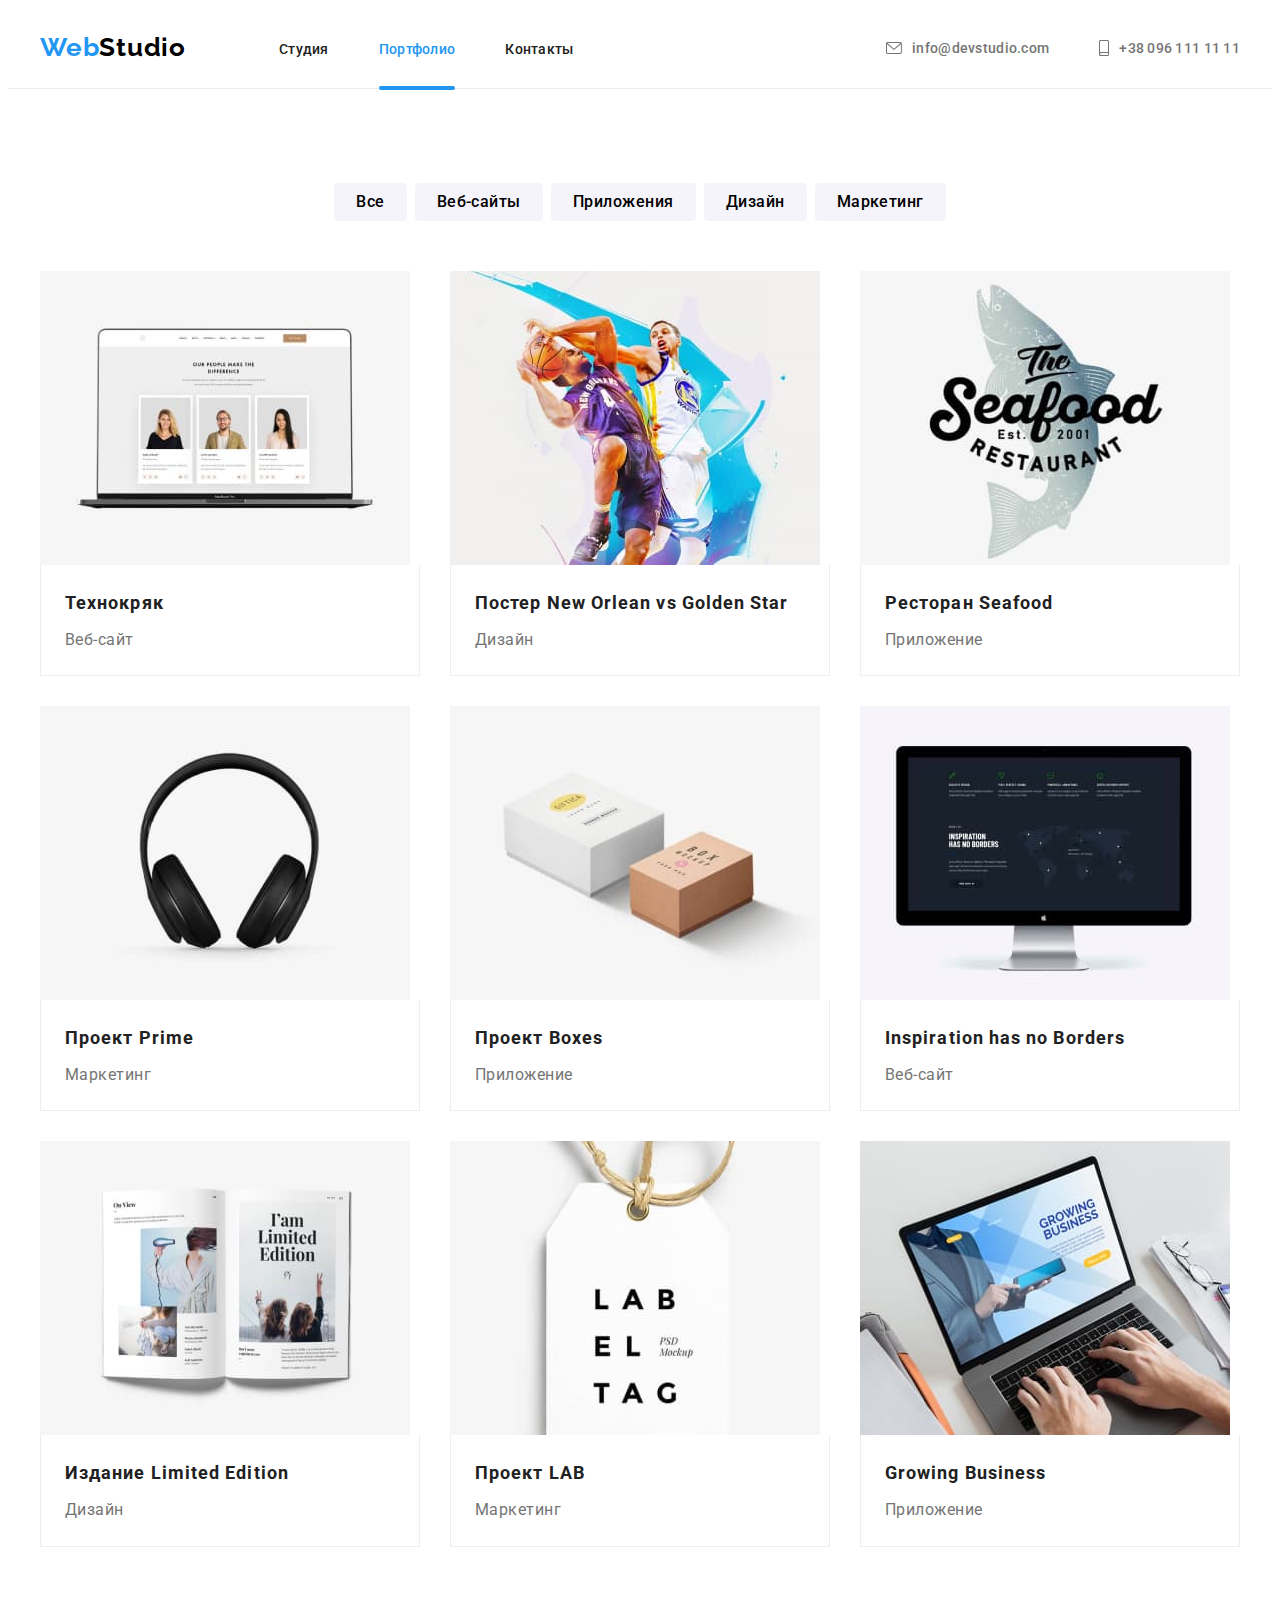
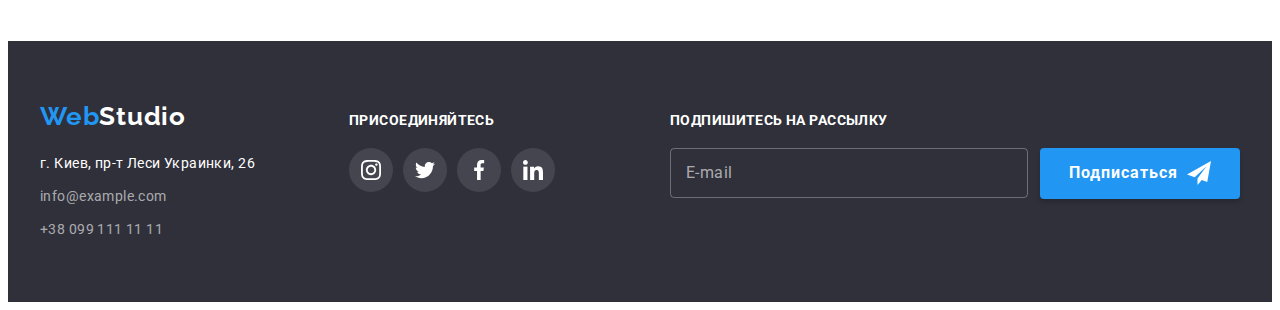
==== commit 97e33832: "Переопределяет классы согласно БЭМ и созд.структуру SASS" ====
--- a/portfolio.html
+++ b/portfolio.html
@@ -20,30 +20,31 @@
     <header class="main-header">
         <div class="container">
             <nav class="navigation">
-                <a class="logo link animate__rubberBand" href="./index.html" lang="en"><span class="part-logo">Web</span>Studio</a>
-                <ul class="navigation-list list">
-                    <li class="navigation-item">
-                        <a class="navigation-link link" href="./index.html">Студия</a>
-                    </li>
-                    <li class="navigation-item">
-                        <a class="navigation-link link current" href="./portfolio.html">Портфолио</a>
-                    </li>
-                    <li class="navigation-item">
-                        <a class="navigation-link link" href="">Контакты</a>
+                <a class="logo link animate__rubberBand" href="./index.html" lang="en"><span
+                        class="logo__accent-text">Web</span>Studio</a>
+                <ul class="menu list">
+                    <li class="menu__item">
+                        <a class="menu__link link" href="./index.html">Студия</a>
+                    </li>
+                    <li class="menu__item">
+                        <a class="menu__link link current" href="./portfolio.html">Портфолио</a>
+                    </li>
+                    <li class="menu__item">
+                        <a class="menu__link link" href="">Контакты</a>
                     </li>
                 </ul>
             </nav>
-            <ul class="list-contacts list">
-                <li class="list-contacts-item">
-                    <a class="channel-link link" href="mailto:info@devstudio.com">
-                        <svg width="16" height="12" class="contacts-icon-mail">
+            <ul class="contacts list">
+                <li class="contacts__item">
+                    <a class="contacts__link link" href="mailto:info@devstudio.com">
+                        <svg width="16" height="12" class="contacts__icon_mail">
                             <use href="./images/sprite.svg#icon-envelope"></use>
                         </svg>
                         info@devstudio.com</a>
                 </li>
-                <li class="list-contacts-item">
-                    <a class="channel-link link" href="tel:+380961111111">
-                        <svg width="10" height="16" class="contacts-icon-phone">
+                <li class="contacts__item">
+                    <a class="contacts__link link" href="tel:+380961111111">
+                        <svg width="10" height="16" class="contacts__icon_phone">
                             <use href="./images/sprite.svg#icon-phone"></use>
                         </svg>
                         +38 096 111 11 11</a>
@@ -52,147 +53,147 @@
         </div>
     </header>
     <main class="main-content">
-        <!-- FILTER -->
-        <section class="filter-works">
+        <!-- FILTERS BUTTON -->
+        <section class="filter-menu">
             <div class="container">
                 <h1 class="visually-hidden">Портфолио</h1>
-                <ul class="filter-works-list list">
-                        <li class="filter-works-item">
-                            <button class="filter-works-btn" type="button">Все</button>
-                        </li>
-                        <li class="filter-works-item">
-                            <button class="filter-works-btn" type="button">Веб-сайты</button>
-                        </li>
-                        <li class="filter-works-item">
-                            <button class="filter-works-btn" type="button">Приложения</button>
-                        </li>
-                        <li class="filter-works-item">
-                            <button class="filter-works-btn" type="button">Дизайн</button>
-                        </li>
-                        <li class="filter-works-item">
-                            <button class="filter-works-btn" type="button">Маркетинг</button>
+                <ul class="filter list">
+                        <li class="filter__item">
+                            <button class="filter__btn" type="button">Все</button>
+                        </li>
+                        <li class="filter__item">
+                            <button class="filter__btn" type="button">Веб-сайты</button>
+                        </li>
+                        <li class="filter__item">
+                            <button class="filter__btn" type="button">Приложения</button>
+                        </li>
+                        <li class="filter__item">
+                            <button class="filter__btn" type="button">Дизайн</button>
+                        </li>
+                        <li class="filter__item">
+                            <button class="filter__btn" type="button">Маркетинг</button>
                         </li>
                 </ul>
         <!-- OUR WORKS -->
             <h2 class="visually-hidden">Наши работы</h2>
-            <ul class="works-list list">
-                <li class="works-list-item">
-                    <a class="works-list-item-link link" href="#">
-                        <div class="work-list-content-wrapper">
-                            <img class="works-list-img" src="./images/portfolio/portfolio-img1.jpg" alt="открытый ноутбук" width="370" height="294">
+            <ul class="portfolio list">
+                <li class="portfolio__item">
+                    <a class="portfolio__link link" href="#">
+                        <div class="portfolio__content-wrapper">
+                            <img class="portfolio__img" src="./images/portfolio/portfolio-img1.jpg" alt="открытый ноутбук" width="370" height="294">
                             <p class="overlay">Технокряк это современная площадка распространения коронавируса. Компании используют эту платформу
                                 для цифрового шпионажа и атак на защищённые сервера конкурентов.</p>
                         </div>
                         <div class="description-container">
-                            <h3 class="works-img-name">Технокряк</h3>
-                            <p class="works-img-description">Веб-сайт</p>
-                        </div>
-                    </a>
-                </li>
-                <li class="works-list-item">
-                    <a class="works-list-item-link link" href="#">
-                        <div class="work-list-content-wrapper">
-                            <img class="works-list-img" src="./images/portfolio/portfolio-img2.jpg" alt="баскетболисты играют в баскетбол"
+                            <h3 class="portfolio__title">Технокряк</h3>
+                            <p class="portfolio__description">Веб-сайт</p>
+                        </div>
+                    </a>
+                </li>
+                <li class="portfolio__item">
+                    <a class="portfolio__link link" href="#">
+                        <div class="portfolio__content-wrapper">
+                            <img class="portfolio__img" src="./images/portfolio/portfolio-img2.jpg" alt="баскетболисты играют в баскетбол"
                                 width="370" height="294">
                                 <p class="overlay">Постер <span lang="en">New Orlean vs Golden Star</span> это современная площадка распространения коронавируса. Компании используют эту платформу
                                     для цифрового шпионажа и атак на защищённые сервера конкурентов.</p>
                         </div>
                         <div class="description-container">
-                            <h3 class="works-img-name">Постер <span lang="en">New Orlean vs Golden Star</span></h3>
-                            <p class="works-img-description">Дизайн</p>
-                        </div>
-                    </a>
-                </li>
-                <li class="works-list-item">
-                    <a class="works-list-item-link link" href="#">
-                       <div class="work-list-content-wrapper">
-                            <img class="works-list-img" src="./images/portfolio/portfolio-img3.jpg" alt="логотип ресторана в виде рыбы" width="370"
+                            <h3 class="portfolio__title">Постер <span lang="en">New Orlean vs Golden Star</span></h3>
+                            <p class="portfolio__description">Дизайн</p>
+                        </div>
+                    </a>
+                </li>
+                <li class="portfolio__item">
+                    <a class="portfolio__link link" href="#">
+                       <div class="portfolio__content-wrapper">
+                            <img class="portfolio__img" src="./images/portfolio/portfolio-img3.jpg" alt="логотип ресторана в виде рыбы" width="370"
                                 height="294">
                                 <p class="overlay">Ресторан Seafood это современная площадка распространения коронавируса. Компании используют эту платформу
                                     для цифрового шпионажа и атак на защищённые сервера конкурентов.</p>
                         </div>
                         <div class="description-container">
-                            <h3 class="works-img-name">Ресторан Seafood</h3>
-                            <p class="works-img-description">Приложение</p>
-                        </div>
-                    </a>
-                </li>
-                <li class="works-list-item">
-                    <a class="works-list-item-link link" href="#">
-                        <div class="work-list-content-wrapper">
-                            <img class="works-list-img" src="./images/portfolio/portfolio-img4.jpg" alt="наушники" width="370" height="294">
+                            <h3 class="portfolio__title">Ресторан Seafood</h3>
+                            <p class="portfolio__description">Приложение</p>
+                        </div>
+                    </a>
+                </li>
+                <li class="portfolio__item">
+                    <a class="portfolio__link link" href="#">
+                        <div class="portfolio__content-wrapper">
+                            <img class="portfolio__img" src="./images/portfolio/portfolio-img4.jpg" alt="наушники" width="370" height="294">
                             <p class="overlay">Проект <span lang="en">Prime</span> это современная площадка распространения коронавируса. Компании используют эту платформу
                                 для цифрового шпионажа и атак на защищённые сервера конкурентов.</p>
                         </div>
                         <div class="description-container">
-                            <h3 class="works-img-name">Проект <span lang="en">Prime</span></h3>
-                            <p class="works-img-description">Маркетинг</p>
-                        </div>
-                    </a>
-                </li>
-                <li class="works-list-item">
-                    <a class="works-list-item-link link" href="#">
-                        <div class="work-list-content-wrapper">
-                            <img class="works-list-img" src="./images/portfolio/portfolio-img5.jpg" alt="две коробочки" width="370" height="294">
+                            <h3 class="portfolio__title">Проект <span lang="en">Prime</span></h3>
+                            <p class="portfolio__description">Маркетинг</p>
+                        </div>
+                    </a>
+                </li>
+                <li class="portfolio__item">
+                    <a class="portfolio__link link" href="#">
+                        <div class="portfolio__content-wrapper">
+                            <img class="portfolio__img" src="./images/portfolio/portfolio-img5.jpg" alt="две коробочки" width="370" height="294">
                             <p class="overlay">Проект <span lang="en">Boxes</span> это современная площадка распространения коронавируса. Компании используют эту платформу
                                 для цифрового шпионажа и атак на защищённые сервера конкурентов.</p>
                         </div>
                         <div class="description-container">
-                            <h3 class="works-img-name">Проект <span lang="en">Boxes</span></h3>
-                            <p class="works-img-description">Приложение</p>
-                        </div>
-                    </a>
-                </li>
-                <li class="works-list-item">
-                    <a class="works-list-item-link link" href="#">
-                        <div class="work-list-content-wrapper">
-                            <img class="works-list-img" src="./images/portfolio/portfolio-img6.jpg" alt="монитор Apple" width="370" height="294">
+                            <h3 class="portfolio__title">Проект <span lang="en">Boxes</span></h3>
+                            <p class="portfolio__description">Приложение</p>
+                        </div>
+                    </a>
+                </li>
+                <li class="portfolio__item">
+                    <a class="portfolio__link link" href="#">
+                        <div class="portfolio__content-wrapper">
+                            <img class="portfolio__img" src="./images/portfolio/portfolio-img6.jpg" alt="монитор Apple" width="370" height="294">
                             <p class="overlay"><span lang="en">Inspiration has no Borders</span> это современная площадка распространения коронавируса. Компании используют эту платформу
                                 для цифрового шпионажа и атак на защищённые сервера конкурентов.</p>
                         </div>
                         <div class="description-container">
-                            <h3 class="works-img-name" lang="en">Inspiration has no Borders</h3>
-                            <p class="works-img-description">Веб-сайт</p>
-                        </div>
-                    </a>
-                </li>
-                <li class="works-list-item">
-                    <a class="works-list-item-link link" href="#">
-                        <div class="work-list-content-wrapper">
-                            <img class="works-list-img" src="./images/portfolio/portfolio-img7.jpg" alt="раскрытая книга" width="370" height="294">
+                            <h3 class="portfolio__title" lang="en">Inspiration has no Borders</h3>
+                            <p class="portfolio__description">Веб-сайт</p>
+                        </div>
+                    </a>
+                </li>
+                <li class="portfolio__item">
+                    <a class="portfolio__link link" href="#">
+                        <div class="portfolio__content-wrapper">
+                            <img class="portfolio__img" src="./images/portfolio/portfolio-img7.jpg" alt="раскрытая книга" width="370" height="294">
                             <p class="overlay">Издание <span lang="en">Limited Edition</span> это современная площадка распространения коронавируса. Компании используют эту платформу
                                 для цифрового шпионажа и атак на защищённые сервера конкурентов.</p>
                         </div>
                         <div class="description-container">
-                            <h3 class="works-img-name">Издание <span lang="en">Limited Edition</span></h3>
-                            <p class="works-img-description">Дизайн</p>
-                        </div>
-                    </a>
-                </li>
-                <li class="works-list-item">
-                    <a class="works-list-item-link link" href="#">
-                        <div class="work-list-content-wrapper">
-                            <img class="works-list-img" src="./images/portfolio/portfolio-img8.jpg" alt="бирка" width="370" height="294">
+                            <h3 class="portfolio__title">Издание <span lang="en">Limited Edition</span></h3>
+                            <p class="portfolio__description">Дизайн</p>
+                        </div>
+                    </a>
+                </li>
+                <li class="portfolio__item">
+                    <a class="portfolio__link link" href="#">
+                        <div class="portfolio__content-wrapper">
+                            <img class="portfolio__img" src="./images/portfolio/portfolio-img8.jpg" alt="бирка" width="370" height="294">
                             <p class="overlay">Проект <span lang="en">LAB</span> это современная площадка распространения коронавируса. Компании используют эту платформу
                                 для цифрового шпионажа и атак на защищённые сервера конкурентов.</p>
                         </div>
                         <div class="description-container">
-                            <h3 class="works-img-name">Проект <span lang="en">LAB</span></h3>
-                            <p class="works-img-description">Маркетинг</p>
-                        </div>
-                    </a>
-                </li>
-                <li class="works-list-item">
-                    <a class="works-list-item-link link" href="#">
-                        <div class="work-list-content-wrapper">
-                            <img class="works-list-img" src="./images/portfolio/portfolio-img9.jpg" alt="руки набирают текст на ноутбуке"
+                            <h3 class="portfolio__title">Проект <span lang="en">LAB</span></h3>
+                            <p class="portfolio__description">Маркетинг</p>
+                        </div>
+                    </a>
+                </li>
+                <li class="portfolio__item">
+                    <a class="portfolio__link link" href="#">
+                        <div class="portfolio__content-wrapper">
+                            <img class="portfolio__img" src="./images/portfolio/portfolio-img9.jpg" alt="руки набирают текст на ноутбуке"
                                 width="370" height="294">
                                 <p class="overlay"><span lang="en">Growing Business</span> это современная площадка распространения коронавируса. Компании используют эту платформу
                                     для цифрового шпионажа и атак на защищённые сервера конкурентов.</p>
                         </div>
                         <div class="description-container">
-                            <h3 class="works-img-name" lang="en">Growing Business</h3>
-                            <p class="works-img-description">Приложение</p>
+                            <h3 class="portfolio__title" lang="en">Growing Business</h3>
+                            <p class="portfolio__description">Приложение</p>
                         </div>
                     </a>
                 </li>
@@ -200,54 +201,56 @@
             </div>
         </section>
     </main>
-    <footer class="contact-information">
+    <footer class="contacts-info">
         <!-- CONTACT INFORMATION -->
-        <div class="container contact-info-container">
-            <div class="contact-address-container">
-                <a class="link logo logo-white" href="./index.html" lang="en"><span class="part-logo">Web</span>Studio</a>
+        <div class="container contacts__container">
+            <div class="contact-details">
+                <a class="link logo logo_theme-dark" href="./index.html" lang="en"><span
+                        class="logo__accent-text">Web</span>Studio</a>
                 <address class="address">
                     <ul class="contact-list list">
-                        <li class="contact-list-item">
-                            <a class="contact-link-address link" href="https://goo.gl/maps/SzbFPfj4iSwk4chh7"
+                        <li class="contact-list__item">
+                            <a class="contact-list__link-address link" href="https://goo.gl/maps/SzbFPfj4iSwk4chh7"
                                 target="_blank" rel="noopener noreferrer">
                                 г. Киев, пр-т Леси Украинки, 26</a>
                         </li>
-                        <li class="contact-list-item">
-                            <a class="contact-link-item link" href="mailto:info@example.com" lang="en">info@example.com</a>
-                        </li>
-                        <li class="contact-list-item">
-                            <a class="contact-link-item link" href="tel:+380991111111">+38 099 111 11 11</a>
+                        <li class="contact-list__item">
+                            <a class="contact-list__link-item link" href="mailto:info@example.com"
+                                lang="en">info@example.com</a>
+                        </li>
+                        <li class="contact-list__item">
+                            <a class="contact-list__link-item link" href="tel:+380991111111">+38 099 111 11 11</a>
                         </li>
                     </ul>
                 </address>
             </div>
-            <div class="social-links-footer">
+            <div class="social-links_theme-dark">
                 <p class="social-title">присоединяйтесь</p>
-                <ul class="social-links-footer-list list">
-                    <li class="social-links-footer-item">
-                        <a href="" class="social-links-footer-link link">
-                            <svg class="social-links-footer-icon">
+                <ul class="social-links list">
+                    <li class="social-links__item">
+                        <a href="" class="social-links__link link">
+                            <svg class="social-links__icon">
                                 <use href="./images/sprite.svg#icon-instagram"></use>
                             </svg>
                         </a>
                     </li>
-                    <li class="social-links-footer-item">
-                        <a href="" class="social-links-footer-link link">
-                            <svg class="social-links-footer-icon">
+                    <li class="social-links__item">
+                        <a href="" class="social-links__link link">
+                            <svg class="social-links__icon">
                                 <use href="./images/sprite.svg#icon-twitter"></use>
                             </svg>
                         </a>
                     </li>
-                    <li class="social-links-footer-item">
-                        <a href="" class="social-links-footer-link link">
-                            <svg class="social-links-footer-icon">
+                    <li class="social-links__item">
+                        <a href="" class="social-links__link link">
+                            <svg class="social-links__icon">
                                 <use href="./images/sprite.svg#icon-facebook"></use>
                             </svg>
                         </a>
                     </li>
-                    <li class="social-links-footer-item">
-                        <a href="" class="social-links-footer-link link">
-                            <svg class="social-links-footer-icon">
+                    <li class="social-links__item">
+                        <a href="" class="social-links__link link">
+                            <svg class="social-links__icon">
                                 <use href="./images/sprite.svg#icon-linkedin"></use>
                             </svg>
                         </a>
@@ -255,17 +258,15 @@
                 </ul>
             </div>
             <div class="email-form">
-                <p class="email-form-title">подпишитесь на рассылку</p>
-                <div class="email-form-container">
-                    <form action="#" class="subscribe-form">
-                        <input type="email" class="contact-form-email" placeholder="E-mail">
-                        <button type="submit" class="email-form-btn"><span class="text-btn">Подписаться</span>
-                            <svg width="24" height="24" class="email-form-btn-icon">
-                                <use href="./images/sprite.svg#icon-icon_send"></use>
-                            </svg>
-                        </button>
-                    </form>
-                </div>
+                <p class="email-form__title">подпишитесь на рассылку</p>
+                <form action="#" class="subscribe">
+                    <input type="email" class="subscribe__form" placeholder="E-mail">
+                    <button type="submit" class="subscribe__btn">Подписаться
+                        <svg width="24" height="24" class="subscribe__btn-icon">
+                            <use href="./images/sprite.svg#icon-icon_send"></use>
+                        </svg>
+                    </button>
+                </form>
             </div>
         </div>
     </footer>
--- a/css/main.min.css
+++ b/css/main.min.css
@@ -0,0 +1,2 @@
+.visually-hidden{position:absolute !important;clip:rect(1px 1px 1px 1px);clip:rect(1px, 1px, 1px, 1px);padding:0 !important;border:0 !important;height:1px !important;width:1px !important;overflow:hidden}:root{--main-font: "Roboto", sans-serif;--secondary-font: "Raleway", sans-serif;--accent-color: #2196f3;--main-color: #212121;--black-color: #000000;--white-color: #ffffff;--content-description: #757575;--background: #f5f4fa;--background-btn-hover: #188ce8;--background-section: #2f303a;--text-color-default: rgba(255, 255, 255, 0.6);--second-title-mb: 50px;--filters-btn-pd: 6px 22px;--section-pt: 94px;--section-pb: 94px;--link-padding-tp: 32px;--link-padding-bt: 32px;--color-icon-clients: #afb1b8;--transition-time-cubic: 250ms cubic-bezier(0.4, 0, 0.2, 1);--transition-time-cubic-modal: 500ms cubic-bezier(0.4, 0, 0.2, 1)}body{font-family:var(--main-font);color:var(--main-color)}h1,h2,h3,h4,h5,h6,p{margin:0}ul,ol{margin:0;padding:0}img{display:block}.link{text-decoration:none}.list{list-style:none}.address{font-style:normal}.container{width:1200px;margin:0 auto;padding-left:15px;padding-right:15px}.logo{font-family:var(--secondary-font);font-weight:700;font-size:26px;line-height:1.2;letter-spacing:0.03em;color:var(--black-color);margin-right:93px;animation-duration:2000ms}.animate__rubberBand{padding-top:24px;padding-bottom:25px}.logo__accent-text{color:var(--accent-color)}.logo_theme-dark{display:block;margin-bottom:20px;color:var(--white-color)}.social-list{display:flex;align-items:center;justify-content:space-between}.social-list__link{display:flex;align-items:center;justify-content:center;width:44px;height:44px;border-radius:50%;background-color:var(--white-color);transition:background-color var(--transition-time-cubic)}.social-list__link:hover,.social-list__link:focus{background-color:var(--accent-color)}.social-list__icon{width:20px;height:20px;fill:var(--color-icon-clients);transition:fill var(--transition-time-cubic)}.social-list__link:hover .social-list__icon,.social-list__link:focus .social-list__icon{fill:var(--white-color)}.social-title{font-family:var(--main-font);font-weight:700;font-size:14px;line-height:1.14;letter-spacing:0.03em;text-transform:uppercase;color:var(--white-color);margin-bottom:20px}.social-links{display:flex;align-items:center;justify-content:space-between}.social-links__item:not(:last-child){margin-right:10px}.social-links__icon{width:20px;height:20px;fill:var(--white-color)}.social-links__link{display:flex;align-items:center;justify-content:center;width:44px;height:44px;border-radius:50%;background-color:rgba(255,255,255,0.1);transition:background-color var(--transition-time-cubic)}.social-links__link:hover,.social-links__link:focus{background-color:var(--accent-color)}.second-title{font-weight:700;font-size:36px;line-height:1.17;letter-spacing:0.03em;text-align:center;margin-bottom:var(--second-title-mb)}.navigation{display:flex;align-items:center}.menu{display:flex;align-items:center}.menu__item:not(:last-child){margin-right:50px}.menu__link{position:relative;font-weight:500;font-size:14px;line-height:1.15;letter-spacing:0.02em;padding-top:var(--link-padding-tp);padding-bottom:var(--link-padding-bt);color:var(--main-color);transition:color var(--transition-time-cubic)}.menu__link:hover,.menu__link:focus{color:var(--accent-color)}.menu__link.link.current::after{position:absolute;display:block;content:"";width:100%;height:4px;background-color:var(--accent-color);border-radius:2px;transform:translateY(28px)}.menu__link.link.current{color:var(--accent-color)}.modal-btn{min-width:200px;padding:10px 32px;margin:0 auto;display:block;font-family:inherit;font-weight:700;font-size:16px;line-height:1.88;text-align:center;background-color:var(--accent-color);box-shadow:0px 4px 4px rgba(0,0,0,0.15);border-radius:4px;cursor:pointer;border:none;color:var(--white-color);transition:background-color var(--transition-time-cubic),box-shadow var(--transition-time-cubic)}.modal-btn:hover,.modal-btn:focus{background-color:var(--background-btn-hover);box-shadow:0px 4px 4px rgba(0,0,0,0.15);border-radius:4px}.backdrop{position:fixed;top:0;left:0;width:100vw;height:100vh;background-color:rgba(0,0,0,0.2);opacity:1;transition:visibility var(--transition-time-cubic-modal),opacity var(--transition-time-cubic-modal),pointer-events var(--transition-time-cubic-modal)}.modal{position:absolute;top:50%;left:50%;transform:translate(-50%, -50%) rotate(360deg) scale(1);width:528px;height:581px;background-color:var(--white-color);padding:40px;transition:transform var(--transition-time-cubic-modal)}.modal__close-btn{position:absolute;top:8px;right:8px;display:flex;justify-content:center;align-items:center;width:30px;height:30px;background:var(--white-color);border:1px solid rgba(0,0,0,0.1);border-radius:50%;cursor:pointer}.modal-close__btn-icon{transition:fill var(--transition-time-cubic)}.modal-close__btn-icon:hover,.modal-close__btn-icon:focus{fill:var(--accent-color)}.is-hidden{opacity:0;visibility:hidden;pointer-events:none}.backdrop.is-hidden .modal{transform:translate(-50%, -35%) rotate(180deg) scale(0)}.action-desc{display:block;font-family:var(--main-font);font-weight:700;font-size:20px;line-height:1.15;text-align:center;letter-spacing:0.03em;margin-bottom:12px;color:var(--main-color)}.modal-form__field{font-family:var(--main-font);font-weight:400;font-size:12px;line-height:1.17;letter-spacing:0.01em;color:var(--content-description)}.modal-form__input-wrapper{display:block;position:relative;margin-top:4px;margin-bottom:10px}.modal-form{display:flex;flex-direction:column}.modal-form__input{width:100%;height:40px;border:1px solid rgba(33,33,33,0.2);border-radius:4px;padding-left:42px;transition:border-color var(--transition-time-cubic)}.modal-form__input:focus{outline:none;border-color:var(--accent-color)}.modal-form__input:focus+.modal-form__input-icon{fill:var(--accent-color)}.modal-form__input-icon{position:absolute;top:50%;left:12px;transform:translateY(-50%);transition:fill var(--transition-time-cubic)}.modal-form__message{width:100%;height:120px;margin-top:4px;padding:12px 16px;resize:none;border:1px solid rgba(33,33,33,0.2);border-radius:4px;font-family:var(--main-font);font-weight:400;font-size:12px;line-height:1.17;letter-spacing:0.01em;margin-bottom:20px;transition:border-color var(--accent-color)}.modal-form__message::placeholder{color:rgba(117,117,117,0.5)}.modal-form__message:focus{outline:none;border-color:var(--accent-color)}.modal-form__check-desc::before{display:block;content:"";width:16px;height:15px;border:1px solid var(--black-color);border-radius:2px;cursor:pointer;margin-right:8px}.modal-form__check-desc{display:flex;align-items:center;margin:0 auto;font-family:var(--main-font);font-weight:400;font-size:14px;line-height:1.71;letter-spacing:0.03em;color:var(--content-description);margin-bottom:30px}.modal-form__term:checked+.modal-form__check-desc::before{background-image:url("../images/checkbox_svg/icon_checked.svg");background-color:var(--accent-color);background-position:center;border-color:var(--accent-color);border-radius:2px}.modal-form__term:focus+.modal-form__check-desc::before{box-shadow:0 0 0 1px var(--black-color)}.modal-form__btn{align-self:center;padding:10px 55px;font-family:var(--main-font);font-weight:700;font-size:16px;line-height:1.88;letter-spacing:0.06em;text-align:center;background-color:var(--accent-color);box-shadow:0px 4px 4px rgba(0,0,0,0.15);border-radius:4px;cursor:pointer;border:none;color:var(--white-color);transition:background-color var(--transition-time-cubic),box-shadow var(--transition-time-cubic)}.modal-form__btn:hover,.modal-form__btn:focus{background-color:var(--background-btn-hover);box-shadow:0px 4px 4px rgba(0,0,0,0.15);border-radius:4px}.main-header{border-bottom:1px solid #ececec}.main-header .container{display:flex;align-items:center}.contacts{display:flex;align-items:center;margin-left:auto}.contacts__item:not(:last-child){margin-right:50px}.contacts__link{display:flex;align-items:center;font-weight:500;font-size:14px;line-height:1.15;letter-spacing:0.02em;padding-top:var(--link-padding-tp);padding-bottom:var(--link-padding-bt);color:var(--content-description);transition:color var(--transition-time-cubic)}.contacts__link:hover,.contacts__link:focus{color:var(--accent-color)}.contacts__icon_mail{margin-right:10px;fill:currentColor}.contacts__icon_phone{margin-right:10px;fill:currentColor}.main-title{max-width:696px;font-weight:900;margin:0 auto;text-align:center;font-size:44px;line-height:1.36;letter-spacing:0.06em;text-transform:uppercase;margin-bottom:30px;color:var(--white-color)}.hero{background:var(--background-section);padding:200px 0;margin:0 auto;max-width:1600px;background-image:linear-gradient(rgba(47,48,58,0.4), rgba(47,48,58,0.4)),url("../images/hero/bg.jpg");background-repeat:no-repeat;background-position:center;background-color:#c4c4c4}.advantages{padding-top:var(--section-pt);padding-bottom:47px}.advantages-icon{display:flex;align-items:center;justify-content:center;width:270px;height:120px;background:#f5f4fa;border-radius:4px}.list-icons{display:flex;align-items:center;margin-bottom:30px;margin-left:-30px;margin-top:-30px}.list-icons__item{flex-basis:calc(100% / 4 - 30px);margin-left:30px;margin-top:30px}.list-icons__figure{display:flex;align-items:center;width:70px;height:70px}.list-desc{display:flex;align-items:center;margin-left:-30px;margin-top:-30px}.list-desc__item{flex-basis:calc(100% / 4 - 30px);margin-left:30px;margin-top:30px}.list-desc__title{font-weight:700;font-size:14px;line-height:1.14;letter-spacing:0.03em;text-transform:uppercase;margin-bottom:10px}.list-desc__title_modifier{font-weight:400;font-size:14px;line-height:1.71;letter-spacing:0.03em;color:var(--content-description)}.our-work{padding-top:47px;padding-bottom:var(--section-pb)}.work-list{display:flex;align-items:center;margin-left:-30px;margin-top:-30px}.work-list__item{position:relative;flex-basis:calc(100% / 3 - 30px);margin-left:30px;margin-top:30px}.work-list__title{position:absolute;display:flex;justify-content:center;align-items:center;overflow:hidden;left:0px;bottom:0px;font-weight:700;font-size:14px;line-height:1.14;text-align:center;letter-spacing:0.03em;text-transform:uppercase;color:var(--white-color);width:370px;height:70px;background-color:rgba(47,48,58,0.8)}.team{padding-top:var(--section-pt);padding-bottom:var(--section-pb);background:var(--background)}.team-list{display:flex;align-items:center;margin-left:-30px;margin-top:-30px}.team-list__item{flex-basis:calc(100% / 4 - 30px);margin-left:30px;margin-top:30px;box-shadow:0px 1px 3px rgba(0,0,0,0.12),0px 1px 1px rgba(0,0,0,0.14),0px 2px 1px rgba(0,0,0,0.2);border-radius:0px 0px 4px 4px}.description-card{padding:30px 35px;background-color:var(--white-color);border-radius:0px 0px 4px 4px}.third-title{text-align:center;font-weight:500;font-size:16px;line-height:1.19;letter-spacing:0.03em;margin-bottom:10px;color:var(--main-color)}.team-list__item_desc{font-weight:400;font-size:16px;line-height:1.9;letter-spacing:0.03em;text-align:center;color:var(--content-description);margin-bottom:16px}.regular-clients{padding-top:94px;padding-bottom:94px}.clients{display:flex;align-items:center;margin-left:-30px;margin-top:-30px}.clients__item{flex-basis:calc(100% / 6 - 30px);margin-left:30px;margin-top:30px}.clients__link{display:flex;align-items:center;justify-content:center;width:170px;height:90px;border:1px solid #afb1b8;box-sizing:border-box;border-radius:4px;color:var(--color-icon-clients);transition:border-color var(--transition-time-cubic)}.clients__link:hover,.clients__link:focus{border-color:var(--accent-color)}.clients__icon{fill:currentColor;transition:fill var(--transition-time-cubic)}.clients__link:hover .clients__icon,.clients__link:focus .clients__icon{fill:var(--accent-color)}.contacts-info{display:flex;align-items:center}.contact-details{margin-right:70px}.contact-list{display:flex;flex-direction:column}.contact-list__link-address{font-size:14px;line-height:1.71;letter-spacing:0.03em;padding-top:3px;padding-bottom:3px;color:var(--white-color)}.contact-list__item:not(:last-child){margin-bottom:9px}.contact-list__link-item{font-size:14px;line-height:1.71;letter-spacing:0.03em;padding-top:3px;padding-bottom:3px;color:var(--text-color-default)}.contacts-info{padding-top:60px;padding-bottom:60px;background-color:var(--background-section)}.contacts__container{display:flex;align-items:baseline}.email-form{margin-left:auto}.email-form__title{font-family:var(--main-font);font-weight:700;font-size:14px;line-height:1.14;letter-spacing:0.03em;text-transform:uppercase;color:var(--white-color);margin-bottom:20px}.subscribe{display:flex;align-items:center}.subscribe__form{width:358px;height:50px;font-weight:400;font-size:16px;line-height:1.25;border:1px solid rgba(255,255,255,0.3);box-sizing:border-box;border-radius:4px;color:var(--white-color);background-color:transparent;padding:15px;margin-right:12px}.subscribe__form::placeholder{font-family:Roboto;font-weight:400;font-size:16px;line-height:1.25;letter-spacing:0.03em;color:var(--text-color-default)}.subscribe__btn{display:flex;align-items:center;justify-content:space-between;min-width:200px;font-family:var(--main-font);font-weight:700;font-size:16px;line-height:1.88;letter-spacing:0.06em;color:var(--white-color);padding:10px 29px;background:var(--accent-color);box-shadow:0px 4px 4px rgba(0,0,0,0.15);border-radius:4px;cursor:pointer;border:none}.subscribe__btn-icon{fill:var(--white-color)}.filter-menu{padding-top:var(--section-pt);padding-bottom:var(--section-pb)}.filter{display:flex;align-items:center;justify-content:center;margin-bottom:50px}.filter__item:not(:last-child){margin-right:8px}.filter__btn{font-family:inherit;font-weight:500;font-size:16px;line-height:1.63;text-align:center;letter-spacing:0.03em;cursor:pointer;border:none;border-radius:4px;background:var(--background);padding:var(--filters-btn-pd);transition:background-color var(--transition-time-cubic),color var(--transition-time-cubic),box-shadow var(--transition-time-cubic)}.filter__btn:hover,.filter__btn:focus{background-color:var(--accent-color);color:var(--white-color);box-shadow:0px 3px 1px rgba(0,0,0,0.1),0px 1px 2px rgba(0,0,0,0.08),0px 2px 2px rgba(0,0,0,0.12)}.portfolio{display:flex;flex-wrap:wrap;margin-left:-30px;margin-top:-30px}.portfolio__item{flex-basis:calc(100% / 3 - 30px);margin-left:30px;margin-top:30px}.portfolio__item:hover,.portfolio__item:focus{box-shadow:0px 1px 1px rgba(0,0,0,0.12),0px 4px 4px rgba(0,0,0,0.06),1px 4px 6px rgba(0,0,0,0.16);cursor:pointer}.description-container{padding:20px 24px;border:1px solid #eeeeee;border-top:none}.portfolio__content-wrapper{position:relative;overflow:hidden}.overlay{position:absolute;top:0;left:0;height:100%;background-color:rgba(33,150,243,0.9);color:var(--white-color);padding:63px 24px;font-weight:400;font-size:18px;line-height:1.56;letter-spacing:0.03em;overflow:auto;opacity:0;transform:translateY(100%);transition:transform var(--transition-time-cubic),opacity var(--transition-time-cubic)}.portfolio__link:hover .overlay,.portfolio__link:focus .overlay{transform:translateY(0%);opacity:1}.portfolio__title{font-weight:700;font-size:18px;line-height:2;letter-spacing:0.06em;margin-bottom:4px;color:var(--main-color)}.portfolio__description{font-weight:400;font-size:16px;line-height:1.88;letter-spacing:0.03em;color:var(--content-description)}
+/*# sourceMappingURL=main.min.css.map */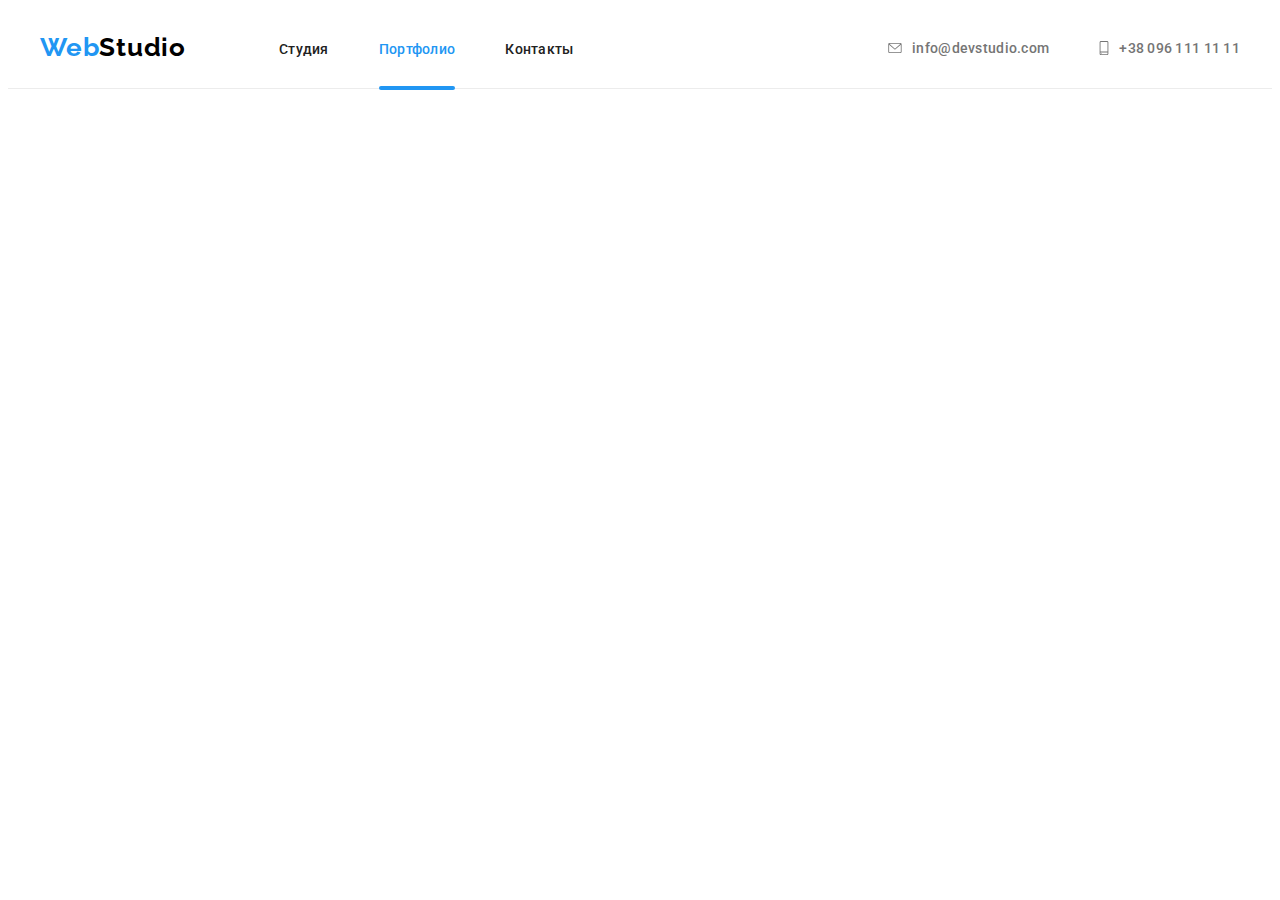
==== commit 910bc941: "Адаптирует header, hero, advantages" ====
--- a/portfolio.html
+++ b/portfolio.html
@@ -4,7 +4,7 @@
     <meta charset="UTF-8">
     <meta http-equiv="X-UA-Compatible" content="IE=edge">
     <meta name="viewport" content="width=device-width, initial-scale=1.0">
-    <title>Студия -> Веб-студия</title>
+    <title>Студия&rArr;Веб-студия</title>
     <link rel="preconnect" href="https://fonts.gstatic.com">
     <link
         href="https://fonts.googleapis.com/css2?family=Raleway:wght@700&family=Roboto:wght@400;500;700;900&display=swap"
@@ -34,6 +34,11 @@
                     </li>
                 </ul>
             </nav>
+            <button type="button" class="menu-btn" data-menu-button>
+                <svg class="menu-btn__icon">
+                    <use href="./images/sprite.svg#icon-menu_btn"></use>
+                </svg>
+            </button>
             <ul class="contacts list">
                 <li class="contacts__item">
                     <a class="contacts__link link" href="mailto:info@devstudio.com">
@@ -51,10 +56,50 @@
                 </li>
             </ul>
         </div>
+        <div class="mobile-menu" data-menu>
+            <button type="button" class="mobile-menu__close-btn" data-menu-close>
+                <svg class="menu__close-btn">
+                    <use href="./images/sprite.svg#icon-close-black-btn"></use>
+                </svg>
+            </button>
+            <ul class="mobile-menu__list list">
+                <li class="mobile-menu__item">
+                    <a href="./index.html" class="mobile-menu__link link">Студия</a>
+                </li>
+                <li class="mobile-menu__item">
+                    <a href="./portfolio.html" class="mobile-menu__link link current">Портфолио</a>
+                </li>
+                <li class="mobile-menu__item">
+                    <a href="" class="mobile-menu__link link">Контакты</a>
+                </li>
+            </ul>
+            <ul class="mobile-menu__contacts-list list">
+                <li class="mobile-menu__contacts-item">
+                    <a class="mobile-menu__contacts-link_phone link" href="tel:+380961111111">+38 096 111 11 11</a>
+                </li>
+                <li class="mobile-menu__contacts-item">
+                    <a class="mobile-menu__contacts-link_mail link" href="mailto:info@devstudio.com">info@devstudio.com</a>
+                </li>
+            </ul>
+            <ul class="mobile-menu__social-list list">
+                <li class="mobile-menu__social-item">
+                    <a href="#" class="mobile-menu__social-link link">Instagram</a>
+                </li>
+                <li class="mobile-menu__social-item">
+                    <a href="#" class="mobile-menu__social-link link">Twitter</a>
+                </li>
+                <li class="mobile-menu__social-item">
+                    <a href="#" class="mobile-menu__social-link link">Facebook</a>
+                </li>
+                <li class="mobile-menu__social-item">
+                    <a href="#" class="mobile-menu__social-link link">LinkedIn</a>
+                </li>
+            </ul>
+        </div>
     </header>
-    <main class="main-content">
+    <!-- <main class="main-content"> -->
         <!-- FILTERS BUTTON -->
-        <section class="filter-menu">
+        <!-- <section class="filter-menu">
             <div class="container">
                 <h1 class="visually-hidden">Портфолио</h1>
                 <ul class="filter list">
@@ -73,9 +118,9 @@
                         <li class="filter__item">
                             <button class="filter__btn" type="button">Маркетинг</button>
                         </li>
-                </ul>
+                </ul> -->
         <!-- OUR WORKS -->
-            <h2 class="visually-hidden">Наши работы</h2>
+            <!-- <h2 class="visually-hidden">Наши работы</h2>
             <ul class="portfolio list">
                 <li class="portfolio__item">
                     <a class="portfolio__link link" href="#">
@@ -199,11 +244,11 @@
                 </li>
             </ul>
             </div>
-        </section>
-    </main>
-    <footer class="contacts-info">
+        </section> -->
+    <!-- </main> -->
+    <!-- <footer class="contacts-info"> -->
         <!-- CONTACT INFORMATION -->
-        <div class="container contacts__container">
+        <!-- <div class="container contacts__container">
             <div class="contact-details">
                 <a class="link logo logo_theme-dark" href="./index.html" lang="en"><span
                         class="logo__accent-text">Web</span>Studio</a>
@@ -268,7 +313,9 @@
                     </button>
                 </form>
             </div>
-        </div>
-    </footer>
+        </div> -->
+    <!-- </footer> -->
+
+    <script src="./js/mobile-menu.js"></script>
 </body>
 </html>--- a/css/main.min.css
+++ b/css/main.min.css
@@ -1,2 +1,2 @@
-.visually-hidden{position:absolute !important;clip:rect(1px 1px 1px 1px);clip:rect(1px, 1px, 1px, 1px);padding:0 !important;border:0 !important;height:1px !important;width:1px !important;overflow:hidden}:root{--main-font: "Roboto", sans-serif;--secondary-font: "Raleway", sans-serif;--accent-color: #2196f3;--main-color: #212121;--black-color: #000000;--white-color: #ffffff;--content-description: #757575;--background: #f5f4fa;--background-btn-hover: #188ce8;--background-section: #2f303a;--text-color-default: rgba(255, 255, 255, 0.6);--second-title-mb: 50px;--filters-btn-pd: 6px 22px;--section-pt: 94px;--section-pb: 94px;--link-padding-tp: 32px;--link-padding-bt: 32px;--color-icon-clients: #afb1b8;--transition-time-cubic: 250ms cubic-bezier(0.4, 0, 0.2, 1);--transition-time-cubic-modal: 500ms cubic-bezier(0.4, 0, 0.2, 1)}body{font-family:var(--main-font);color:var(--main-color)}h1,h2,h3,h4,h5,h6,p{margin:0}ul,ol{margin:0;padding:0}img{display:block}.link{text-decoration:none}.list{list-style:none}.address{font-style:normal}.container{width:1200px;margin:0 auto;padding-left:15px;padding-right:15px}.logo{font-family:var(--secondary-font);font-weight:700;font-size:26px;line-height:1.2;letter-spacing:0.03em;color:var(--black-color);margin-right:93px;animation-duration:2000ms}.animate__rubberBand{padding-top:24px;padding-bottom:25px}.logo__accent-text{color:var(--accent-color)}.logo_theme-dark{display:block;margin-bottom:20px;color:var(--white-color)}.social-list{display:flex;align-items:center;justify-content:space-between}.social-list__link{display:flex;align-items:center;justify-content:center;width:44px;height:44px;border-radius:50%;background-color:var(--white-color);transition:background-color var(--transition-time-cubic)}.social-list__link:hover,.social-list__link:focus{background-color:var(--accent-color)}.social-list__icon{width:20px;height:20px;fill:var(--color-icon-clients);transition:fill var(--transition-time-cubic)}.social-list__link:hover .social-list__icon,.social-list__link:focus .social-list__icon{fill:var(--white-color)}.social-title{font-family:var(--main-font);font-weight:700;font-size:14px;line-height:1.14;letter-spacing:0.03em;text-transform:uppercase;color:var(--white-color);margin-bottom:20px}.social-links{display:flex;align-items:center;justify-content:space-between}.social-links__item:not(:last-child){margin-right:10px}.social-links__icon{width:20px;height:20px;fill:var(--white-color)}.social-links__link{display:flex;align-items:center;justify-content:center;width:44px;height:44px;border-radius:50%;background-color:rgba(255,255,255,0.1);transition:background-color var(--transition-time-cubic)}.social-links__link:hover,.social-links__link:focus{background-color:var(--accent-color)}.second-title{font-weight:700;font-size:36px;line-height:1.17;letter-spacing:0.03em;text-align:center;margin-bottom:var(--second-title-mb)}.navigation{display:flex;align-items:center}.menu{display:flex;align-items:center}.menu__item:not(:last-child){margin-right:50px}.menu__link{position:relative;font-weight:500;font-size:14px;line-height:1.15;letter-spacing:0.02em;padding-top:var(--link-padding-tp);padding-bottom:var(--link-padding-bt);color:var(--main-color);transition:color var(--transition-time-cubic)}.menu__link:hover,.menu__link:focus{color:var(--accent-color)}.menu__link.link.current::after{position:absolute;display:block;content:"";width:100%;height:4px;background-color:var(--accent-color);border-radius:2px;transform:translateY(28px)}.menu__link.link.current{color:var(--accent-color)}.modal-btn{min-width:200px;padding:10px 32px;margin:0 auto;display:block;font-family:inherit;font-weight:700;font-size:16px;line-height:1.88;text-align:center;background-color:var(--accent-color);box-shadow:0px 4px 4px rgba(0,0,0,0.15);border-radius:4px;cursor:pointer;border:none;color:var(--white-color);transition:background-color var(--transition-time-cubic),box-shadow var(--transition-time-cubic)}.modal-btn:hover,.modal-btn:focus{background-color:var(--background-btn-hover);box-shadow:0px 4px 4px rgba(0,0,0,0.15);border-radius:4px}.backdrop{position:fixed;top:0;left:0;width:100vw;height:100vh;background-color:rgba(0,0,0,0.2);opacity:1;transition:visibility var(--transition-time-cubic-modal),opacity var(--transition-time-cubic-modal),pointer-events var(--transition-time-cubic-modal)}.modal{position:absolute;top:50%;left:50%;transform:translate(-50%, -50%) rotate(360deg) scale(1);width:528px;height:581px;background-color:var(--white-color);padding:40px;transition:transform var(--transition-time-cubic-modal)}.modal__close-btn{position:absolute;top:8px;right:8px;display:flex;justify-content:center;align-items:center;width:30px;height:30px;background:var(--white-color);border:1px solid rgba(0,0,0,0.1);border-radius:50%;cursor:pointer}.modal-close__btn-icon{transition:fill var(--transition-time-cubic)}.modal-close__btn-icon:hover,.modal-close__btn-icon:focus{fill:var(--accent-color)}.is-hidden{opacity:0;visibility:hidden;pointer-events:none}.backdrop.is-hidden .modal{transform:translate(-50%, -35%) rotate(180deg) scale(0)}.action-desc{display:block;font-family:var(--main-font);font-weight:700;font-size:20px;line-height:1.15;text-align:center;letter-spacing:0.03em;margin-bottom:12px;color:var(--main-color)}.modal-form__field{font-family:var(--main-font);font-weight:400;font-size:12px;line-height:1.17;letter-spacing:0.01em;color:var(--content-description)}.modal-form__input-wrapper{display:block;position:relative;margin-top:4px;margin-bottom:10px}.modal-form{display:flex;flex-direction:column}.modal-form__input{width:100%;height:40px;border:1px solid rgba(33,33,33,0.2);border-radius:4px;padding-left:42px;transition:border-color var(--transition-time-cubic)}.modal-form__input:focus{outline:none;border-color:var(--accent-color)}.modal-form__input:focus+.modal-form__input-icon{fill:var(--accent-color)}.modal-form__input-icon{position:absolute;top:50%;left:12px;transform:translateY(-50%);transition:fill var(--transition-time-cubic)}.modal-form__message{width:100%;height:120px;margin-top:4px;padding:12px 16px;resize:none;border:1px solid rgba(33,33,33,0.2);border-radius:4px;font-family:var(--main-font);font-weight:400;font-size:12px;line-height:1.17;letter-spacing:0.01em;margin-bottom:20px;transition:border-color var(--accent-color)}.modal-form__message::placeholder{color:rgba(117,117,117,0.5)}.modal-form__message:focus{outline:none;border-color:var(--accent-color)}.modal-form__check-desc::before{display:block;content:"";width:16px;height:15px;border:1px solid var(--black-color);border-radius:2px;cursor:pointer;margin-right:8px}.modal-form__check-desc{display:flex;align-items:center;margin:0 auto;font-family:var(--main-font);font-weight:400;font-size:14px;line-height:1.71;letter-spacing:0.03em;color:var(--content-description);margin-bottom:30px}.modal-form__term:checked+.modal-form__check-desc::before{background-image:url("../images/checkbox_svg/icon_checked.svg");background-color:var(--accent-color);background-position:center;border-color:var(--accent-color);border-radius:2px}.modal-form__term:focus+.modal-form__check-desc::before{box-shadow:0 0 0 1px var(--black-color)}.modal-form__btn{align-self:center;padding:10px 55px;font-family:var(--main-font);font-weight:700;font-size:16px;line-height:1.88;letter-spacing:0.06em;text-align:center;background-color:var(--accent-color);box-shadow:0px 4px 4px rgba(0,0,0,0.15);border-radius:4px;cursor:pointer;border:none;color:var(--white-color);transition:background-color var(--transition-time-cubic),box-shadow var(--transition-time-cubic)}.modal-form__btn:hover,.modal-form__btn:focus{background-color:var(--background-btn-hover);box-shadow:0px 4px 4px rgba(0,0,0,0.15);border-radius:4px}.main-header{border-bottom:1px solid #ececec}.main-header .container{display:flex;align-items:center}.contacts{display:flex;align-items:center;margin-left:auto}.contacts__item:not(:last-child){margin-right:50px}.contacts__link{display:flex;align-items:center;font-weight:500;font-size:14px;line-height:1.15;letter-spacing:0.02em;padding-top:var(--link-padding-tp);padding-bottom:var(--link-padding-bt);color:var(--content-description);transition:color var(--transition-time-cubic)}.contacts__link:hover,.contacts__link:focus{color:var(--accent-color)}.contacts__icon_mail{margin-right:10px;fill:currentColor}.contacts__icon_phone{margin-right:10px;fill:currentColor}.main-title{max-width:696px;font-weight:900;margin:0 auto;text-align:center;font-size:44px;line-height:1.36;letter-spacing:0.06em;text-transform:uppercase;margin-bottom:30px;color:var(--white-color)}.hero{background:var(--background-section);padding:200px 0;margin:0 auto;max-width:1600px;background-image:linear-gradient(rgba(47,48,58,0.4), rgba(47,48,58,0.4)),url("../images/hero/bg.jpg");background-repeat:no-repeat;background-position:center;background-color:#c4c4c4}.advantages{padding-top:var(--section-pt);padding-bottom:47px}.advantages-icon{display:flex;align-items:center;justify-content:center;width:270px;height:120px;background:#f5f4fa;border-radius:4px}.list-icons{display:flex;align-items:center;margin-bottom:30px;margin-left:-30px;margin-top:-30px}.list-icons__item{flex-basis:calc(100% / 4 - 30px);margin-left:30px;margin-top:30px}.list-icons__figure{display:flex;align-items:center;width:70px;height:70px}.list-desc{display:flex;align-items:center;margin-left:-30px;margin-top:-30px}.list-desc__item{flex-basis:calc(100% / 4 - 30px);margin-left:30px;margin-top:30px}.list-desc__title{font-weight:700;font-size:14px;line-height:1.14;letter-spacing:0.03em;text-transform:uppercase;margin-bottom:10px}.list-desc__title_modifier{font-weight:400;font-size:14px;line-height:1.71;letter-spacing:0.03em;color:var(--content-description)}.our-work{padding-top:47px;padding-bottom:var(--section-pb)}.work-list{display:flex;align-items:center;margin-left:-30px;margin-top:-30px}.work-list__item{position:relative;flex-basis:calc(100% / 3 - 30px);margin-left:30px;margin-top:30px}.work-list__title{position:absolute;display:flex;justify-content:center;align-items:center;overflow:hidden;left:0px;bottom:0px;font-weight:700;font-size:14px;line-height:1.14;text-align:center;letter-spacing:0.03em;text-transform:uppercase;color:var(--white-color);width:370px;height:70px;background-color:rgba(47,48,58,0.8)}.team{padding-top:var(--section-pt);padding-bottom:var(--section-pb);background:var(--background)}.team-list{display:flex;align-items:center;margin-left:-30px;margin-top:-30px}.team-list__item{flex-basis:calc(100% / 4 - 30px);margin-left:30px;margin-top:30px;box-shadow:0px 1px 3px rgba(0,0,0,0.12),0px 1px 1px rgba(0,0,0,0.14),0px 2px 1px rgba(0,0,0,0.2);border-radius:0px 0px 4px 4px}.description-card{padding:30px 35px;background-color:var(--white-color);border-radius:0px 0px 4px 4px}.third-title{text-align:center;font-weight:500;font-size:16px;line-height:1.19;letter-spacing:0.03em;margin-bottom:10px;color:var(--main-color)}.team-list__item_desc{font-weight:400;font-size:16px;line-height:1.9;letter-spacing:0.03em;text-align:center;color:var(--content-description);margin-bottom:16px}.regular-clients{padding-top:94px;padding-bottom:94px}.clients{display:flex;align-items:center;margin-left:-30px;margin-top:-30px}.clients__item{flex-basis:calc(100% / 6 - 30px);margin-left:30px;margin-top:30px}.clients__link{display:flex;align-items:center;justify-content:center;width:170px;height:90px;border:1px solid #afb1b8;box-sizing:border-box;border-radius:4px;color:var(--color-icon-clients);transition:border-color var(--transition-time-cubic)}.clients__link:hover,.clients__link:focus{border-color:var(--accent-color)}.clients__icon{fill:currentColor;transition:fill var(--transition-time-cubic)}.clients__link:hover .clients__icon,.clients__link:focus .clients__icon{fill:var(--accent-color)}.contacts-info{display:flex;align-items:center}.contact-details{margin-right:70px}.contact-list{display:flex;flex-direction:column}.contact-list__link-address{font-size:14px;line-height:1.71;letter-spacing:0.03em;padding-top:3px;padding-bottom:3px;color:var(--white-color)}.contact-list__item:not(:last-child){margin-bottom:9px}.contact-list__link-item{font-size:14px;line-height:1.71;letter-spacing:0.03em;padding-top:3px;padding-bottom:3px;color:var(--text-color-default)}.contacts-info{padding-top:60px;padding-bottom:60px;background-color:var(--background-section)}.contacts__container{display:flex;align-items:baseline}.email-form{margin-left:auto}.email-form__title{font-family:var(--main-font);font-weight:700;font-size:14px;line-height:1.14;letter-spacing:0.03em;text-transform:uppercase;color:var(--white-color);margin-bottom:20px}.subscribe{display:flex;align-items:center}.subscribe__form{width:358px;height:50px;font-weight:400;font-size:16px;line-height:1.25;border:1px solid rgba(255,255,255,0.3);box-sizing:border-box;border-radius:4px;color:var(--white-color);background-color:transparent;padding:15px;margin-right:12px}.subscribe__form::placeholder{font-family:Roboto;font-weight:400;font-size:16px;line-height:1.25;letter-spacing:0.03em;color:var(--text-color-default)}.subscribe__btn{display:flex;align-items:center;justify-content:space-between;min-width:200px;font-family:var(--main-font);font-weight:700;font-size:16px;line-height:1.88;letter-spacing:0.06em;color:var(--white-color);padding:10px 29px;background:var(--accent-color);box-shadow:0px 4px 4px rgba(0,0,0,0.15);border-radius:4px;cursor:pointer;border:none}.subscribe__btn-icon{fill:var(--white-color)}.filter-menu{padding-top:var(--section-pt);padding-bottom:var(--section-pb)}.filter{display:flex;align-items:center;justify-content:center;margin-bottom:50px}.filter__item:not(:last-child){margin-right:8px}.filter__btn{font-family:inherit;font-weight:500;font-size:16px;line-height:1.63;text-align:center;letter-spacing:0.03em;cursor:pointer;border:none;border-radius:4px;background:var(--background);padding:var(--filters-btn-pd);transition:background-color var(--transition-time-cubic),color var(--transition-time-cubic),box-shadow var(--transition-time-cubic)}.filter__btn:hover,.filter__btn:focus{background-color:var(--accent-color);color:var(--white-color);box-shadow:0px 3px 1px rgba(0,0,0,0.1),0px 1px 2px rgba(0,0,0,0.08),0px 2px 2px rgba(0,0,0,0.12)}.portfolio{display:flex;flex-wrap:wrap;margin-left:-30px;margin-top:-30px}.portfolio__item{flex-basis:calc(100% / 3 - 30px);margin-left:30px;margin-top:30px}.portfolio__item:hover,.portfolio__item:focus{box-shadow:0px 1px 1px rgba(0,0,0,0.12),0px 4px 4px rgba(0,0,0,0.06),1px 4px 6px rgba(0,0,0,0.16);cursor:pointer}.description-container{padding:20px 24px;border:1px solid #eeeeee;border-top:none}.portfolio__content-wrapper{position:relative;overflow:hidden}.overlay{position:absolute;top:0;left:0;height:100%;background-color:rgba(33,150,243,0.9);color:var(--white-color);padding:63px 24px;font-weight:400;font-size:18px;line-height:1.56;letter-spacing:0.03em;overflow:auto;opacity:0;transform:translateY(100%);transition:transform var(--transition-time-cubic),opacity var(--transition-time-cubic)}.portfolio__link:hover .overlay,.portfolio__link:focus .overlay{transform:translateY(0%);opacity:1}.portfolio__title{font-weight:700;font-size:18px;line-height:2;letter-spacing:0.06em;margin-bottom:4px;color:var(--main-color)}.portfolio__description{font-weight:400;font-size:16px;line-height:1.88;letter-spacing:0.03em;color:var(--content-description)}
+.visually-hidden{position:absolute !important;clip:rect(1px 1px 1px 1px);clip:rect(1px, 1px, 1px, 1px);padding:0 !important;border:0 !important;height:1px !important;width:1px !important;overflow:hidden}:root{--main-font: "Roboto", sans-serif;--secondary-font: "Raleway", sans-serif;--accent-color: #2196f3;--main-color: #212121;--black-color: #000000;--white-color: #ffffff;--content-description: #757575;--background: #f5f4fa;--background-btn-hover: #188ce8;--background-section: #2f303a;--text-color-default: rgba(255, 255, 255, 0.6);--second-title-mb: 50px;--filters-btn-pd: 6px 22px;--section-pt: 94px;--section-pb: 94px;--link-padding-tp: 32px;--link-padding-bt: 32px;--color-icon-clients: #afb1b8;--transition-time-cubic: 250ms cubic-bezier(0.4, 0, 0.2, 1);--transition-time-cubic-modal: 500ms cubic-bezier(0.4, 0, 0.2, 1)}body{font-family:var(--main-font);color:var(--main-color)}h1,h2,h3,h4,h5,h6,p{margin:0}ul,ol{margin:0;padding:0}img{display:block}.link{text-decoration:none}.list{list-style:none}.address{font-style:normal}.container{padding-left:15px;padding-right:15px}.main-header .container{display:flex;align-items:center;justify-content:space-between}@media screen and (min-width: 480px){.container{width:480px;margin:0 auto}}@media screen and (min-width: 768px){.container{width:768px}}@media screen and (min-width: 1200px){.container{width:1200px}}.logo{font-family:var(--secondary-font);font-weight:700;font-size:24px;line-height:1.17;letter-spacing:0.03em;color:var(--black-color);animation-duration:2000ms}.logo__accent-text{color:var(--accent-color)}.logo_theme-dark{display:block;margin-bottom:20px;color:var(--white-color)}@media screen and (min-width: 768px){.main-header .logo{margin-right:88px}}@media screen and (min-width: 1200px){.main-header .logo{font-size:26px;line-height:1.2;margin-right:93px}.animate__rubberBand{padding-top:24px;padding-bottom:25px}}.social-list{display:flex;align-items:center;justify-content:space-between}.social-list__link{display:flex;align-items:center;justify-content:center;width:44px;height:44px;border-radius:50%;background-color:var(--white-color);transition:background-color var(--transition-time-cubic)}.social-list__link:hover,.social-list__link:focus{background-color:var(--accent-color)}.social-list__icon{width:20px;height:20px;fill:var(--color-icon-clients);transition:fill var(--transition-time-cubic)}.social-list__link:hover .social-list__icon,.social-list__link:focus .social-list__icon{fill:var(--white-color)}.social-title{font-family:var(--main-font);font-weight:700;font-size:14px;line-height:1.14;letter-spacing:0.03em;text-transform:uppercase;color:var(--white-color);margin-bottom:20px}.social-links{display:flex;align-items:center;justify-content:space-between}.social-links__item:not(:last-child){margin-right:10px}.social-links__icon{width:20px;height:20px;fill:var(--white-color)}.social-links__link{display:flex;align-items:center;justify-content:center;width:44px;height:44px;border-radius:50%;background-color:rgba(255,255,255,0.1);transition:background-color var(--transition-time-cubic)}.social-links__link:hover,.social-links__link:focus{background-color:var(--accent-color)}.second-title{font-weight:700;font-size:36px;line-height:1.17;letter-spacing:0.03em;text-align:center;margin-bottom:var(--second-title-mb)}@media screen and (max-width: 767px){.menu{display:none}}@media screen and (min-width: 768px){.navigation{display:flex;align-items:center}.menu{display:flex;align-items:center}.menu__link{position:relative;font-family:var(--main-font);font-weight:500;font-size:14px;line-height:1.14;letter-spacing:0.02em;color:var(--main-color);padding-top:var(--link-padding-tp);padding-bottom:var(--link-padding-bt);transition:color var(--transition-time-cubic)}.menu__link:hover,.menu__link:focus{color:var(--accent-color)}.menu__link.current::after{position:absolute;display:block;content:"";width:100%;height:4px;background-color:var(--accent-color);border-radius:2px;transform:translateY(32px)}.menu__item:not(:last-child){margin-right:50px}}@media screen and (min-width: 1200px){.menu__link.link.current::after{position:absolute;display:block;content:"";width:100%;height:4px;background-color:var(--accent-color);border-radius:2px;transform:translateY(28px)}}.modal-btn{min-width:200px;padding:10px 32px;margin:0 auto;display:block;font-family:inherit;font-weight:700;font-size:16px;line-height:1.88;text-align:center;background-color:var(--accent-color);box-shadow:0px 4px 4px rgba(0,0,0,0.15);border-radius:4px;cursor:pointer;border:none;color:var(--white-color)}@media screen and (min-width: 1200px){.modal-btn{transition:background-color var(--transition-time-cubic),box-shadow var(--transition-time-cubic)}.modal-btn:hover,.modal-btn:focus{background-color:var(--background-btn-hover);box-shadow:0px 4px 4px rgba(0,0,0,0.15);border-radius:4px}}.backdrop{position:fixed;top:0;left:0;width:100vw;height:100vh;background-color:rgba(0,0,0,0.2);opacity:1;transition:visibility var(--transition-time-cubic-modal),opacity var(--transition-time-cubic-modal),pointer-events var(--transition-time-cubic-modal)}.modal{position:absolute;top:50%;left:50%;transform:translate(-50%, -50%) rotate(360deg) scale(1);width:528px;height:581px;background-color:var(--white-color);padding:40px;transition:transform var(--transition-time-cubic-modal)}.modal__close-btn{position:absolute;top:8px;right:8px;display:flex;justify-content:center;align-items:center;width:30px;height:30px;background:var(--white-color);border:1px solid rgba(0,0,0,0.1);border-radius:50%;cursor:pointer}.backdrop.is-hidden .modal{transform:translate(-50%, -35%) rotate(180deg) scale(0)}.modal-close__btn-icon{transition:fill var(--transition-time-cubic)}.modal-close__btn-icon:hover,.modal-close__btn-icon:focus{fill:var(--accent-color)}.is-hidden{opacity:0;visibility:hidden;pointer-events:none}@media screen and (min-width: 1200px){.modal{position:absolute;top:50%;left:50%;transform:translate(-50%, -50%) rotate(360deg) scale(1);width:528px;height:581px;background-color:var(--white-color);padding:40px;transition:transform var(--transition-time-cubic-modal)}.modal__close-btn{position:absolute;top:8px;right:8px;display:flex;justify-content:center;align-items:center;width:30px;height:30px;background:var(--white-color);border:1px solid rgba(0,0,0,0.1);border-radius:50%;cursor:pointer}.backdrop.is-hidden .modal{transform:translate(-50%, -35%) rotate(180deg) scale(0)}.modal-close__btn-icon{transition:fill var(--transition-time-cubic)}.modal-close__btn-icon:hover,.modal-close__btn-icon:focus{fill:var(--accent-color)}.is-hidden{opacity:0;visibility:hidden;pointer-events:none}}.action-desc{display:block;font-family:var(--main-font);font-weight:700;font-size:20px;line-height:1.15;text-align:center;letter-spacing:0.03em;margin-bottom:12px;color:var(--main-color)}.modal-form{display:flex;flex-direction:column}.modal-form__field{font-family:var(--main-font);font-weight:400;font-size:12px;line-height:1.17;letter-spacing:0.01em;color:var(--content-description)}.modal-form__input{width:100%;height:40px;border:1px solid rgba(33,33,33,0.2);border-radius:4px;padding-left:42px;transition:border-color var(--transition-time-cubic)}.modal-form__input-wrapper{display:block;position:relative;margin-top:4px;margin-bottom:10px}.modal-form__input:focus{outline:none;border-color:var(--accent-color)}.modal-form__input-icon{position:absolute;top:50%;left:12px;transform:translateY(-50%);transition:fill var(--transition-time-cubic)}.modal-form__input:focus+.modal-form__input-icon{fill:var(--accent-color)}.modal-form__message{width:100%;height:120px;margin-top:4px;padding:12px 16px;resize:none;border:1px solid rgba(33,33,33,0.2);border-radius:4px;font-family:var(--main-font);font-weight:400;font-size:12px;line-height:1.17;letter-spacing:0.01em;margin-bottom:20px;transition:border-color var(--accent-color)}.modal-form__message::placeholder{color:rgba(117,117,117,0.5)}.modal-form__message:focus{outline:none;border-color:var(--accent-color)}.modal-form__btn{align-self:center;padding:10px 55px;font-family:var(--main-font);font-weight:700;font-size:16px;line-height:1.88;letter-spacing:0.06em;text-align:center;background-color:var(--accent-color);box-shadow:0px 4px 4px rgba(0,0,0,0.15);border-radius:4px;cursor:pointer;border:none;color:var(--white-color);transition:background-color var(--transition-time-cubic),box-shadow var(--transition-time-cubic)}.modal-form__btn:hover,.modal-form__btn:focus{background-color:var(--background-btn-hover);box-shadow:0px 4px 4px rgba(0,0,0,0.15);border-radius:4px}.modal-form__check-desc{display:flex;align-items:center;margin:0 auto;font-family:var(--main-font);font-weight:400;font-size:14px;line-height:1.71;letter-spacing:0.03em;color:var(--content-description);margin-bottom:30px}.modal-form__check-desc::before{display:block;content:"";width:16px;height:15px;border:1px solid var(--black-color);border-radius:2px;cursor:pointer;margin-right:8px}.modal-form__term:checked+.modal-form__check-desc::before{background-image:url("../images/checkbox_svg/icon_checked.svg");background-color:var(--accent-color);background-position:center;border-color:var(--accent-color);border-radius:2px}.modal-form__term:focus+.modal-form__check-desc::before{box-shadow:0 0 0 1px var(--black-color)}.main-header{padding-top:16px;padding-bottom:16px;border-bottom:1px solid #ececec}.current{color:var(--accent-color)}@media screen and (max-width: 767px){.mobile-menu__link.link.current::after{position:absolute;display:block;content:"";width:100%;height:4px;background-color:var(--accent-color);border-radius:2px}.mobile-menu__item:not(:last-child){margin-bottom:32px}.mobile-menu__list{margin-bottom:302px}.mobile-menu__contacts-list{margin-bottom:64px}.mobile-menu__contacts-item:not(:last-child){margin-bottom:32px}.mobile-menu__contacts-link_phone{font-family:var(--main-font);font-weight:500;font-size:34px;line-height:1.17;letter-spacing:0.02em;color:var(--accent-color)}.mobile-menu__contacts-link_mail{font-family:var(--main-font);font-weight:500;font-size:24px;line-height:1.17;letter-spacing:0.02em;color:var(--content-description)}.mobile-menu__social-list{display:flex;align-items:center}.mobile-menu__social-item:not(:last-child){margin-right:10px;padding-right:10px;border-right:1px solid rgba(33,33,33,0.2)}.mobile-menu__social-link{font-family:var(--main-font);font-weight:500;font-size:18px;line-height:1.22;letter-spacing:0.02em;color:var(--accent-color)}.mobile-menu__close-btn{position:absolute;top:10px;right:15px;transition:fill var(--transition-time-cubic)}.mobile-menu__close-btn:hover,.mobile-menu__close-btn:focus{fill:var(--accent-color)}.menu__close-btn{width:40px;height:40px}.contacts{display:none}.menu-btn,.mobile-menu__close-btn{background-color:transparent;border:none;padding:0}.menu-btn__icon{width:40px;height:40px;fill:var(--main-color);transition:fill var(--transition-time-cubic)}.menu-btn__icon:hover,.menu-btn__icon:focus{fill:var(--accent-color)}.mobile-menu{position:fixed;top:0;left:50%;width:100vw;max-width:480px;height:100vh;background-color:var(--white-color);padding:48px 40px;transform:translateX(100%) scale(0.5);transition:transform var(--transition-time-cubic-modal),scale var(--transition-time-cubic-modal);box-shadow:0px 4px 8px rgba(0,0,0,0.04),0px 2px 4px rgba(0,0,0,0.08),0px 1px 3px rgba(0,0,0,0.16)}.is-open{transform:translateX(-50%) scale(1)}.mobile-menu__link{position:relative;font-family:var(--main-font);font-weight:500;font-size:40px;line-height:1.17;letter-spacing:0.02em;color:var(--main-color);transition:color var(--transition-time-cubic)}.mobile-menu__link.current{color:var(--accent-color)}.mobile-menu__link:hover,.mobile-menu__link:focus{color:var(--accent-color)}}@media screen and (min-width: 768px){.menu-btn{display:none}.mobile-menu{display:none}.contacts{display:block;margin-left:auto}.main-header{padding-top:26px;padding-bottom:26px}.contacts__link{display:flex;align-items:center;font-family:var(--main-font);font-weight:500;font-size:12px;line-height:1.17;letter-spacing:0.02em;color:var(--content-description)}.contacts__item:not(:last-child){margin-bottom:10px}.contacts__icon_mail{width:14px;height:10px;align-self:center;margin-right:8px;fill:currentColor}.contacts__icon_phone{width:10px;height:14px;margin-right:8px;fill:currentColor}}@media screen and (min-width: 1200px){.main-header{padding:0}.contacts{display:flex;align-items:center;margin-left:auto}.contacts__item:not(:last-child){margin-right:50px;margin-bottom:0}.contacts__link{font-size:14px;line-height:1.15;letter-spacing:0.02em;padding-top:var(--link-padding-tp);padding-bottom:var(--link-padding-bt);transition:color var(--transition-time-cubic)}.contacts__link:hover,.contacts__link:focus{color:var(--accent-color)}.contacts__icon_phone{margin-right:10px}.contacts__icon_mail{margin-right:10px}}.main-title{max-width:360px;font-weight:900;margin:0 auto;text-align:center;font-size:26px;line-height:1.62;letter-spacing:0.06em;text-transform:uppercase;margin-bottom:30px;color:var(--white-color)}.hero{background:var(--background-section);margin:0 auto;max-width:480px;padding:118px 0;background-image:linear-gradient(rgba(47,48,58,0.4), rgba(47,48,58,0.4)),url("../../images/mobile/hero/hero-mobile_1x.jpg");background-repeat:no-repeat;background-size:cover;background-position:center}@media (min-device-pixel-ratio: 2), (min-resolution: 192dpi), (min-resolution: 2dppx){.hero{background-image:linear-gradient(rgba(47,48,58,0.4), rgba(47,48,58,0.4)),url("../../images/mobile/hero/hero-mobile_@2x.jpg")}}@media screen and (min-width: 768px){.hero{max-width:768px;background-image:linear-gradient(rgba(47,48,58,0.4), rgba(47,48,58,0.4)),url("../../images/tablet/hero/hero-tablet_1x.jpg")}}@media screen and (min-width: 768px) and (min-device-pixel-ratio: 2), screen and (min-width: 768px) and (min-resolution: 192dpi), screen and (min-width: 768px) and (min-resolution: 2dppx){.hero{background-image:linear-gradient(rgba(47,48,58,0.4), rgba(47,48,58,0.4)),url("../../images/tablet/hero/hero-tablet_@2x.jpg")}}@media screen and (min-width: 1200px){.main-title{max-width:696px;font-size:44px;line-height:1.36}.hero{max-width:1600px;padding:200px 0;background-image:linear-gradient(rgba(47,48,58,0.4), rgba(47,48,58,0.4)),url("../../images/desktop/hero/hero-desktop_1x.jpg")}}@media screen and (min-width: 1200px) and (min-device-pixel-ratio: 2), screen and (min-width: 1200px) and (min-resolution: 192dpi), screen and (min-width: 1200px) and (min-resolution: 2dppx){.hero{background-image:linear-gradient(rgba(47,48,58,0.4), rgba(47,48,58,0.4)),url("../../images/desktop/hero/hero-desktop_@2x.jpg")}}.advantages{padding:60px 15px}.advantages-icon{display:flex;align-items:center;justify-content:center;width:450px;height:120px;background:#f5f4fa;border-radius:4px;margin-bottom:30px}.list-icons__figure{display:flex;align-items:center;justify-content:center;width:70px;height:70px}.list-icons__desc{display:block;background:var(--white-color)}.list-icons__title{text-align:center;font-weight:700;font-size:14px;line-height:1.14;letter-spacing:0.03em;text-transform:uppercase;margin-bottom:10px}.list-icons__modifier{font-weight:400;font-size:14px;line-height:1.71;letter-spacing:0.03em;color:var(--content-description)}@media screen and (max-width: 767px){.list-icons__item:not(:last-child){margin-bottom:30px}}@media screen and (min-width: 768px){.advantages-icon{width:354px;background:#f5f4fa}.list-icons{display:flex;align-items:center;flex-wrap:wrap;margin-left:-30px;margin-top:-30px}.list-icons__item{flex-basis:calc(100% / 2 - 30px);margin-left:30px;margin-top:30px}.list-icons__title{text-align:start}}@media screen and (min-width: 1200px){.advantages-icon{width:270px;height:120px;background:#f5f4fa;border-radius:4px;margin-bottom:30px}.list-icons{display:flex;align-items:center;margin-left:-30px;margin-top:-30px}.list-icons__item{flex-basis:calc(100% / 4 - 30px);margin-left:30px;margin-top:30px}.list-icons__figure{display:flex;align-items:center;justify-content:center;width:70px;height:70px}.list-icons__desc{display:block;align-items:center;justify-content:center;width:270px;background:var(--white-color)}.list-icons__title{font-weight:700;font-size:14px;line-height:1.14;letter-spacing:0.03em;text-transform:uppercase;margin-bottom:10px}.list-icons__modifier{font-weight:400;font-size:14px;line-height:1.71;letter-spacing:0.03em;color:var(--content-description)}}.our-work{padding-top:47px;padding-bottom:var(--section-pb)}.work-list{display:flex;align-items:center;margin-left:-30px;margin-top:-30px}.work-list__item{position:relative;flex-basis:calc(100% / 3 - 30px);margin-left:30px;margin-top:30px}.work-list__title{position:absolute;display:flex;justify-content:center;align-items:center;overflow:hidden;left:0px;bottom:0px;font-weight:700;font-size:14px;line-height:1.14;text-align:center;letter-spacing:0.03em;text-transform:uppercase;color:var(--white-color);width:370px;height:70px;background-color:rgba(47,48,58,0.8)}.team{padding-top:var(--section-pt);padding-bottom:var(--section-pb);background:var(--background)}.team-list{display:flex;align-items:center;margin-left:-30px;margin-top:-30px}.team-list__item{flex-basis:calc(100% / 4 - 30px);margin-left:30px;margin-top:30px;box-shadow:0px 1px 3px rgba(0,0,0,0.12),0px 1px 1px rgba(0,0,0,0.14),0px 2px 1px rgba(0,0,0,0.2);border-radius:0px 0px 4px 4px}.team-list__item_desc{font-weight:400;font-size:16px;line-height:1.9;letter-spacing:0.03em;text-align:center;color:var(--content-description);margin-bottom:16px}.description-card{padding:30px 35px;background-color:var(--white-color);border-radius:0px 0px 4px 4px}.third-title{text-align:center;font-weight:500;font-size:16px;line-height:1.19;letter-spacing:0.03em;margin-bottom:10px;color:var(--main-color)}.regular-clients{padding-top:94px;padding-bottom:94px}.clients{display:flex;align-items:center;margin-left:-30px;margin-top:-30px}.clients__item{flex-basis:calc(100% / 6 - 30px);margin-left:30px;margin-top:30px}.clients__link{display:flex;align-items:center;justify-content:center;width:170px;height:90px;border:1px solid #afb1b8;box-sizing:border-box;border-radius:4px;color:var(--color-icon-clients);transition:border-color var(--transition-time-cubic)}.clients__link:hover,.clients__link:focus{border-color:var(--accent-color)}.clients__icon{fill:currentColor;transition:fill var(--transition-time-cubic)}.clients__link:hover .clients__icon,.clients__link:focus .clients__icon{fill:var(--accent-color)}.contacts-info{display:flex;align-items:center;padding-top:60px;padding-bottom:60px;background-color:var(--background-section)}.contact-details{margin-right:70px}.contacts__container{display:flex;align-items:baseline}.contact-list{display:flex;flex-direction:column}.contact-list__link-address{font-size:14px;line-height:1.71;letter-spacing:0.03em;padding-top:3px;padding-bottom:3px;color:var(--white-color)}.contact-list__item:not(:last-child){margin-bottom:9px}.contact-list__link-item{font-size:14px;line-height:1.71;letter-spacing:0.03em;padding-top:3px;padding-bottom:3px;color:var(--text-color-default)}.email-form{margin-left:auto}.email-form__title{font-family:var(--main-font);font-weight:700;font-size:14px;line-height:1.14;letter-spacing:0.03em;text-transform:uppercase;color:var(--white-color);margin-bottom:20px}.subscribe{display:flex;align-items:center}.subscribe__form{width:358px;height:50px;font-weight:400;font-size:16px;line-height:1.25;border:1px solid rgba(255,255,255,0.3);box-sizing:border-box;border-radius:4px;color:var(--white-color);background-color:transparent;padding:15px;margin-right:12px}.subscribe__form::placeholder{font-family:Roboto;font-weight:400;font-size:16px;line-height:1.25;letter-spacing:0.03em;color:var(--text-color-default)}.subscribe__btn{display:flex;align-items:center;justify-content:space-between;min-width:200px;font-family:var(--main-font);font-weight:700;font-size:16px;line-height:1.88;letter-spacing:0.06em;color:var(--white-color);padding:10px 29px;background:var(--accent-color);box-shadow:0px 4px 4px rgba(0,0,0,0.15);border-radius:4px;cursor:pointer;border:none}.subscribe__btn-icon{fill:var(--white-color)}.filter{display:flex;align-items:center;justify-content:center;margin-bottom:50px}.filter-menu{padding-top:var(--section-pt);padding-bottom:var(--section-pb)}.filter__item:not(:last-child){margin-right:8px}.filter__btn{font-family:inherit;font-weight:500;font-size:16px;line-height:1.63;text-align:center;letter-spacing:0.03em;cursor:pointer;border:none;border-radius:4px;background:var(--background);padding:var(--filters-btn-pd);transition:background-color var(--transition-time-cubic),color var(--transition-time-cubic),box-shadow var(--transition-time-cubic)}.filter__btn:hover,.filter__btn:focus{background-color:var(--accent-color);color:var(--white-color);box-shadow:0px 3px 1px rgba(0,0,0,0.1),0px 1px 2px rgba(0,0,0,0.08),0px 2px 2px rgba(0,0,0,0.12)}.portfolio{display:flex;flex-wrap:wrap;margin-left:-30px;margin-top:-30px}.portfolio__item{flex-basis:calc(100% / 3 - 30px);margin-left:30px;margin-top:30px}.portfolio__item:hover,.portfolio__item:focus{box-shadow:0px 1px 1px rgba(0,0,0,0.12),0px 4px 4px rgba(0,0,0,0.06),1px 4px 6px rgba(0,0,0,0.16);cursor:pointer}.portfolio__title{font-weight:700;font-size:18px;line-height:2;letter-spacing:0.06em;margin-bottom:4px;color:var(--main-color)}.portfolio__description{font-weight:400;font-size:16px;line-height:1.88;letter-spacing:0.03em;color:var(--content-description)}.portfolio__content-wrapper{position:relative;overflow:hidden}.description-container{padding:20px 24px;border:1px solid #eeeeee;border-top:none}.overlay{position:absolute;top:0;left:0;height:100%;background-color:rgba(33,150,243,0.9);color:var(--white-color);padding:63px 24px;font-weight:400;font-size:18px;line-height:1.56;letter-spacing:0.03em;overflow:auto;opacity:0;transform:translateY(100%);transition:transform var(--transition-time-cubic),opacity var(--transition-time-cubic)}.portfolio__link:hover .overlay,.portfolio__link:focus .overlay{transform:translateY(0%);opacity:1}
 /*# sourceMappingURL=main.min.css.map */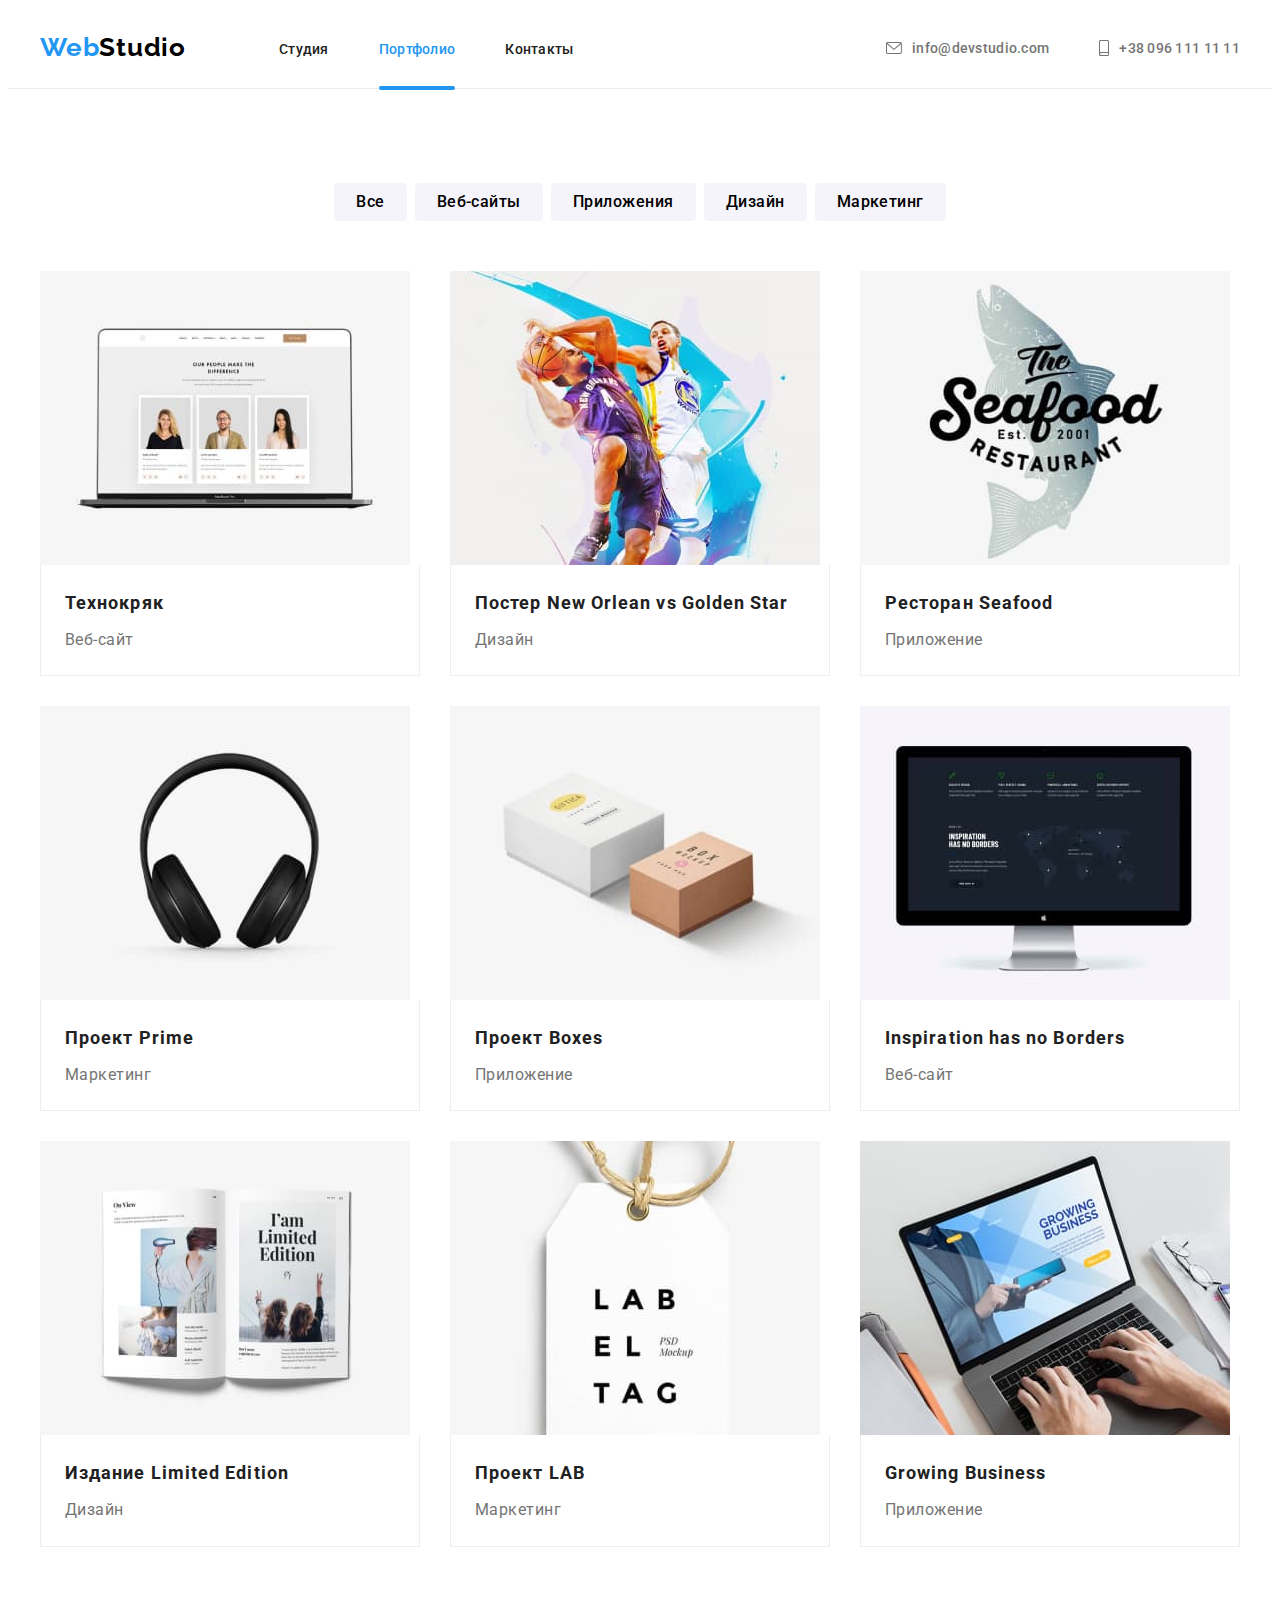
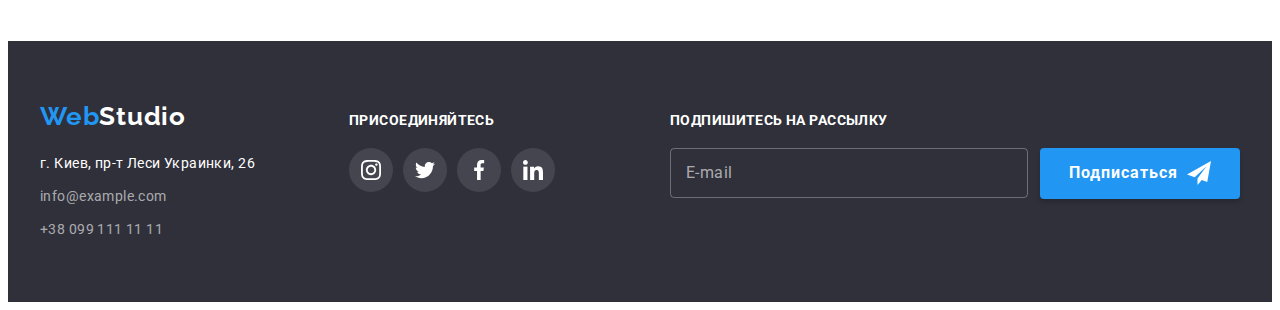
==== commit bf52e416: "Come back files hw#7" ====
--- a/portfolio.html
+++ b/portfolio.html
@@ -34,11 +34,6 @@
                     </li>
                 </ul>
             </nav>
-            <button type="button" class="menu-btn" data-menu-button>
-                <svg class="menu-btn__icon">
-                    <use href="./images/sprite.svg#icon-menu_btn"></use>
-                </svg>
-            </button>
             <ul class="contacts list">
                 <li class="contacts__item">
                     <a class="contacts__link link" href="mailto:info@devstudio.com">
@@ -56,50 +51,10 @@
                 </li>
             </ul>
         </div>
-        <div class="mobile-menu" data-menu>
-            <button type="button" class="mobile-menu__close-btn" data-menu-close>
-                <svg class="menu__close-btn">
-                    <use href="./images/sprite.svg#icon-close-black-btn"></use>
-                </svg>
-            </button>
-            <ul class="mobile-menu__list list">
-                <li class="mobile-menu__item">
-                    <a href="./index.html" class="mobile-menu__link link">Студия</a>
-                </li>
-                <li class="mobile-menu__item">
-                    <a href="./portfolio.html" class="mobile-menu__link link current">Портфолио</a>
-                </li>
-                <li class="mobile-menu__item">
-                    <a href="" class="mobile-menu__link link">Контакты</a>
-                </li>
-            </ul>
-            <ul class="mobile-menu__contacts-list list">
-                <li class="mobile-menu__contacts-item">
-                    <a class="mobile-menu__contacts-link_phone link" href="tel:+380961111111">+38 096 111 11 11</a>
-                </li>
-                <li class="mobile-menu__contacts-item">
-                    <a class="mobile-menu__contacts-link_mail link" href="mailto:info@devstudio.com">info@devstudio.com</a>
-                </li>
-            </ul>
-            <ul class="mobile-menu__social-list list">
-                <li class="mobile-menu__social-item">
-                    <a href="#" class="mobile-menu__social-link link">Instagram</a>
-                </li>
-                <li class="mobile-menu__social-item">
-                    <a href="#" class="mobile-menu__social-link link">Twitter</a>
-                </li>
-                <li class="mobile-menu__social-item">
-                    <a href="#" class="mobile-menu__social-link link">Facebook</a>
-                </li>
-                <li class="mobile-menu__social-item">
-                    <a href="#" class="mobile-menu__social-link link">LinkedIn</a>
-                </li>
-            </ul>
-        </div>
     </header>
-    <!-- <main class="main-content"> -->
+    <main class="main-content">
         <!-- FILTERS BUTTON -->
-        <!-- <section class="filter-menu">
+        <section class="filter-menu">
             <div class="container">
                 <h1 class="visually-hidden">Портфолио</h1>
                 <ul class="filter list">
@@ -118,9 +73,9 @@
                         <li class="filter__item">
                             <button class="filter__btn" type="button">Маркетинг</button>
                         </li>
-                </ul> -->
+                </ul>
         <!-- OUR WORKS -->
-            <!-- <h2 class="visually-hidden">Наши работы</h2>
+            <h2 class="visually-hidden">Наши работы</h2>
             <ul class="portfolio list">
                 <li class="portfolio__item">
                     <a class="portfolio__link link" href="#">
@@ -244,11 +199,11 @@
                 </li>
             </ul>
             </div>
-        </section> -->
-    <!-- </main> -->
-    <!-- <footer class="contacts-info"> -->
+        </section>
+    </main>
+    <footer class="contacts-info">
         <!-- CONTACT INFORMATION -->
-        <!-- <div class="container contacts__container">
+        <div class="container contacts__container">
             <div class="contact-details">
                 <a class="link logo logo_theme-dark" href="./index.html" lang="en"><span
                         class="logo__accent-text">Web</span>Studio</a>
@@ -313,9 +268,7 @@
                     </button>
                 </form>
             </div>
-        </div> -->
-    <!-- </footer> -->
-
-    <script src="./js/mobile-menu.js"></script>
+        </div>
+    </footer>
 </body>
 </html>--- a/css/main.min.css
+++ b/css/main.min.css
@@ -1,2 +1,2 @@
-.visually-hidden{position:absolute !important;clip:rect(1px 1px 1px 1px);clip:rect(1px, 1px, 1px, 1px);padding:0 !important;border:0 !important;height:1px !important;width:1px !important;overflow:hidden}:root{--main-font: "Roboto", sans-serif;--secondary-font: "Raleway", sans-serif;--accent-color: #2196f3;--main-color: #212121;--black-color: #000000;--white-color: #ffffff;--content-description: #757575;--background: #f5f4fa;--background-btn-hover: #188ce8;--background-section: #2f303a;--text-color-default: rgba(255, 255, 255, 0.6);--second-title-mb: 50px;--filters-btn-pd: 6px 22px;--section-pt: 94px;--section-pb: 94px;--link-padding-tp: 32px;--link-padding-bt: 32px;--color-icon-clients: #afb1b8;--transition-time-cubic: 250ms cubic-bezier(0.4, 0, 0.2, 1);--transition-time-cubic-modal: 500ms cubic-bezier(0.4, 0, 0.2, 1)}body{font-family:var(--main-font);color:var(--main-color)}h1,h2,h3,h4,h5,h6,p{margin:0}ul,ol{margin:0;padding:0}img{display:block}.link{text-decoration:none}.list{list-style:none}.address{font-style:normal}.container{padding-left:15px;padding-right:15px}.main-header .container{display:flex;align-items:center;justify-content:space-between}@media screen and (min-width: 480px){.container{width:480px;margin:0 auto}}@media screen and (min-width: 768px){.container{width:768px}}@media screen and (min-width: 1200px){.container{width:1200px}}.logo{font-family:var(--secondary-font);font-weight:700;font-size:24px;line-height:1.17;letter-spacing:0.03em;color:var(--black-color);animation-duration:2000ms}.logo__accent-text{color:var(--accent-color)}.logo_theme-dark{display:block;margin-bottom:20px;color:var(--white-color)}@media screen and (min-width: 768px){.main-header .logo{margin-right:88px}}@media screen and (min-width: 1200px){.main-header .logo{font-size:26px;line-height:1.2;margin-right:93px}.animate__rubberBand{padding-top:24px;padding-bottom:25px}}.social-list{display:flex;align-items:center;justify-content:space-between}.social-list__link{display:flex;align-items:center;justify-content:center;width:44px;height:44px;border-radius:50%;background-color:var(--white-color);transition:background-color var(--transition-time-cubic)}.social-list__link:hover,.social-list__link:focus{background-color:var(--accent-color)}.social-list__icon{width:20px;height:20px;fill:var(--color-icon-clients);transition:fill var(--transition-time-cubic)}.social-list__link:hover .social-list__icon,.social-list__link:focus .social-list__icon{fill:var(--white-color)}.social-title{font-family:var(--main-font);font-weight:700;font-size:14px;line-height:1.14;letter-spacing:0.03em;text-transform:uppercase;color:var(--white-color);margin-bottom:20px}.social-links{display:flex;align-items:center;justify-content:space-between}.social-links__item:not(:last-child){margin-right:10px}.social-links__icon{width:20px;height:20px;fill:var(--white-color)}.social-links__link{display:flex;align-items:center;justify-content:center;width:44px;height:44px;border-radius:50%;background-color:rgba(255,255,255,0.1);transition:background-color var(--transition-time-cubic)}.social-links__link:hover,.social-links__link:focus{background-color:var(--accent-color)}.second-title{font-weight:700;font-size:36px;line-height:1.17;letter-spacing:0.03em;text-align:center;margin-bottom:var(--second-title-mb)}@media screen and (max-width: 767px){.menu{display:none}}@media screen and (min-width: 768px){.navigation{display:flex;align-items:center}.menu{display:flex;align-items:center}.menu__link{position:relative;font-family:var(--main-font);font-weight:500;font-size:14px;line-height:1.14;letter-spacing:0.02em;color:var(--main-color);padding-top:var(--link-padding-tp);padding-bottom:var(--link-padding-bt);transition:color var(--transition-time-cubic)}.menu__link:hover,.menu__link:focus{color:var(--accent-color)}.menu__link.current::after{position:absolute;display:block;content:"";width:100%;height:4px;background-color:var(--accent-color);border-radius:2px;transform:translateY(32px)}.menu__item:not(:last-child){margin-right:50px}}@media screen and (min-width: 1200px){.menu__link.link.current::after{position:absolute;display:block;content:"";width:100%;height:4px;background-color:var(--accent-color);border-radius:2px;transform:translateY(28px)}}.modal-btn{min-width:200px;padding:10px 32px;margin:0 auto;display:block;font-family:inherit;font-weight:700;font-size:16px;line-height:1.88;text-align:center;background-color:var(--accent-color);box-shadow:0px 4px 4px rgba(0,0,0,0.15);border-radius:4px;cursor:pointer;border:none;color:var(--white-color)}@media screen and (min-width: 1200px){.modal-btn{transition:background-color var(--transition-time-cubic),box-shadow var(--transition-time-cubic)}.modal-btn:hover,.modal-btn:focus{background-color:var(--background-btn-hover);box-shadow:0px 4px 4px rgba(0,0,0,0.15);border-radius:4px}}.backdrop{position:fixed;top:0;left:0;width:100vw;height:100vh;background-color:rgba(0,0,0,0.2);opacity:1;transition:visibility var(--transition-time-cubic-modal),opacity var(--transition-time-cubic-modal),pointer-events var(--transition-time-cubic-modal)}.modal{position:absolute;top:50%;left:50%;transform:translate(-50%, -50%) rotate(360deg) scale(1);width:528px;height:581px;background-color:var(--white-color);padding:40px;transition:transform var(--transition-time-cubic-modal)}.modal__close-btn{position:absolute;top:8px;right:8px;display:flex;justify-content:center;align-items:center;width:30px;height:30px;background:var(--white-color);border:1px solid rgba(0,0,0,0.1);border-radius:50%;cursor:pointer}.backdrop.is-hidden .modal{transform:translate(-50%, -35%) rotate(180deg) scale(0)}.modal-close__btn-icon{transition:fill var(--transition-time-cubic)}.modal-close__btn-icon:hover,.modal-close__btn-icon:focus{fill:var(--accent-color)}.is-hidden{opacity:0;visibility:hidden;pointer-events:none}@media screen and (min-width: 1200px){.modal{position:absolute;top:50%;left:50%;transform:translate(-50%, -50%) rotate(360deg) scale(1);width:528px;height:581px;background-color:var(--white-color);padding:40px;transition:transform var(--transition-time-cubic-modal)}.modal__close-btn{position:absolute;top:8px;right:8px;display:flex;justify-content:center;align-items:center;width:30px;height:30px;background:var(--white-color);border:1px solid rgba(0,0,0,0.1);border-radius:50%;cursor:pointer}.backdrop.is-hidden .modal{transform:translate(-50%, -35%) rotate(180deg) scale(0)}.modal-close__btn-icon{transition:fill var(--transition-time-cubic)}.modal-close__btn-icon:hover,.modal-close__btn-icon:focus{fill:var(--accent-color)}.is-hidden{opacity:0;visibility:hidden;pointer-events:none}}.action-desc{display:block;font-family:var(--main-font);font-weight:700;font-size:20px;line-height:1.15;text-align:center;letter-spacing:0.03em;margin-bottom:12px;color:var(--main-color)}.modal-form{display:flex;flex-direction:column}.modal-form__field{font-family:var(--main-font);font-weight:400;font-size:12px;line-height:1.17;letter-spacing:0.01em;color:var(--content-description)}.modal-form__input{width:100%;height:40px;border:1px solid rgba(33,33,33,0.2);border-radius:4px;padding-left:42px;transition:border-color var(--transition-time-cubic)}.modal-form__input-wrapper{display:block;position:relative;margin-top:4px;margin-bottom:10px}.modal-form__input:focus{outline:none;border-color:var(--accent-color)}.modal-form__input-icon{position:absolute;top:50%;left:12px;transform:translateY(-50%);transition:fill var(--transition-time-cubic)}.modal-form__input:focus+.modal-form__input-icon{fill:var(--accent-color)}.modal-form__message{width:100%;height:120px;margin-top:4px;padding:12px 16px;resize:none;border:1px solid rgba(33,33,33,0.2);border-radius:4px;font-family:var(--main-font);font-weight:400;font-size:12px;line-height:1.17;letter-spacing:0.01em;margin-bottom:20px;transition:border-color var(--accent-color)}.modal-form__message::placeholder{color:rgba(117,117,117,0.5)}.modal-form__message:focus{outline:none;border-color:var(--accent-color)}.modal-form__btn{align-self:center;padding:10px 55px;font-family:var(--main-font);font-weight:700;font-size:16px;line-height:1.88;letter-spacing:0.06em;text-align:center;background-color:var(--accent-color);box-shadow:0px 4px 4px rgba(0,0,0,0.15);border-radius:4px;cursor:pointer;border:none;color:var(--white-color);transition:background-color var(--transition-time-cubic),box-shadow var(--transition-time-cubic)}.modal-form__btn:hover,.modal-form__btn:focus{background-color:var(--background-btn-hover);box-shadow:0px 4px 4px rgba(0,0,0,0.15);border-radius:4px}.modal-form__check-desc{display:flex;align-items:center;margin:0 auto;font-family:var(--main-font);font-weight:400;font-size:14px;line-height:1.71;letter-spacing:0.03em;color:var(--content-description);margin-bottom:30px}.modal-form__check-desc::before{display:block;content:"";width:16px;height:15px;border:1px solid var(--black-color);border-radius:2px;cursor:pointer;margin-right:8px}.modal-form__term:checked+.modal-form__check-desc::before{background-image:url("../images/checkbox_svg/icon_checked.svg");background-color:var(--accent-color);background-position:center;border-color:var(--accent-color);border-radius:2px}.modal-form__term:focus+.modal-form__check-desc::before{box-shadow:0 0 0 1px var(--black-color)}.main-header{padding-top:16px;padding-bottom:16px;border-bottom:1px solid #ececec}.current{color:var(--accent-color)}@media screen and (max-width: 767px){.mobile-menu__link.link.current::after{position:absolute;display:block;content:"";width:100%;height:4px;background-color:var(--accent-color);border-radius:2px}.mobile-menu__item:not(:last-child){margin-bottom:32px}.mobile-menu__list{margin-bottom:302px}.mobile-menu__contacts-list{margin-bottom:64px}.mobile-menu__contacts-item:not(:last-child){margin-bottom:32px}.mobile-menu__contacts-link_phone{font-family:var(--main-font);font-weight:500;font-size:34px;line-height:1.17;letter-spacing:0.02em;color:var(--accent-color)}.mobile-menu__contacts-link_mail{font-family:var(--main-font);font-weight:500;font-size:24px;line-height:1.17;letter-spacing:0.02em;color:var(--content-description)}.mobile-menu__social-list{display:flex;align-items:center}.mobile-menu__social-item:not(:last-child){margin-right:10px;padding-right:10px;border-right:1px solid rgba(33,33,33,0.2)}.mobile-menu__social-link{font-family:var(--main-font);font-weight:500;font-size:18px;line-height:1.22;letter-spacing:0.02em;color:var(--accent-color)}.mobile-menu__close-btn{position:absolute;top:10px;right:15px;transition:fill var(--transition-time-cubic)}.mobile-menu__close-btn:hover,.mobile-menu__close-btn:focus{fill:var(--accent-color)}.menu__close-btn{width:40px;height:40px}.contacts{display:none}.menu-btn,.mobile-menu__close-btn{background-color:transparent;border:none;padding:0}.menu-btn__icon{width:40px;height:40px;fill:var(--main-color);transition:fill var(--transition-time-cubic)}.menu-btn__icon:hover,.menu-btn__icon:focus{fill:var(--accent-color)}.mobile-menu{position:fixed;top:0;left:50%;width:100vw;max-width:480px;height:100vh;background-color:var(--white-color);padding:48px 40px;transform:translateX(100%) scale(0.5);transition:transform var(--transition-time-cubic-modal),scale var(--transition-time-cubic-modal);box-shadow:0px 4px 8px rgba(0,0,0,0.04),0px 2px 4px rgba(0,0,0,0.08),0px 1px 3px rgba(0,0,0,0.16)}.is-open{transform:translateX(-50%) scale(1)}.mobile-menu__link{position:relative;font-family:var(--main-font);font-weight:500;font-size:40px;line-height:1.17;letter-spacing:0.02em;color:var(--main-color);transition:color var(--transition-time-cubic)}.mobile-menu__link.current{color:var(--accent-color)}.mobile-menu__link:hover,.mobile-menu__link:focus{color:var(--accent-color)}}@media screen and (min-width: 768px){.menu-btn{display:none}.mobile-menu{display:none}.contacts{display:block;margin-left:auto}.main-header{padding-top:26px;padding-bottom:26px}.contacts__link{display:flex;align-items:center;font-family:var(--main-font);font-weight:500;font-size:12px;line-height:1.17;letter-spacing:0.02em;color:var(--content-description)}.contacts__item:not(:last-child){margin-bottom:10px}.contacts__icon_mail{width:14px;height:10px;align-self:center;margin-right:8px;fill:currentColor}.contacts__icon_phone{width:10px;height:14px;margin-right:8px;fill:currentColor}}@media screen and (min-width: 1200px){.main-header{padding:0}.contacts{display:flex;align-items:center;margin-left:auto}.contacts__item:not(:last-child){margin-right:50px;margin-bottom:0}.contacts__link{font-size:14px;line-height:1.15;letter-spacing:0.02em;padding-top:var(--link-padding-tp);padding-bottom:var(--link-padding-bt);transition:color var(--transition-time-cubic)}.contacts__link:hover,.contacts__link:focus{color:var(--accent-color)}.contacts__icon_phone{margin-right:10px}.contacts__icon_mail{margin-right:10px}}.main-title{max-width:360px;font-weight:900;margin:0 auto;text-align:center;font-size:26px;line-height:1.62;letter-spacing:0.06em;text-transform:uppercase;margin-bottom:30px;color:var(--white-color)}.hero{background:var(--background-section);margin:0 auto;max-width:480px;padding:118px 0;background-image:linear-gradient(rgba(47,48,58,0.4), rgba(47,48,58,0.4)),url("../../images/mobile/hero/hero-mobile_1x.jpg");background-repeat:no-repeat;background-size:cover;background-position:center}@media (min-device-pixel-ratio: 2), (min-resolution: 192dpi), (min-resolution: 2dppx){.hero{background-image:linear-gradient(rgba(47,48,58,0.4), rgba(47,48,58,0.4)),url("../../images/mobile/hero/hero-mobile_@2x.jpg")}}@media screen and (min-width: 768px){.hero{max-width:768px;background-image:linear-gradient(rgba(47,48,58,0.4), rgba(47,48,58,0.4)),url("../../images/tablet/hero/hero-tablet_1x.jpg")}}@media screen and (min-width: 768px) and (min-device-pixel-ratio: 2), screen and (min-width: 768px) and (min-resolution: 192dpi), screen and (min-width: 768px) and (min-resolution: 2dppx){.hero{background-image:linear-gradient(rgba(47,48,58,0.4), rgba(47,48,58,0.4)),url("../../images/tablet/hero/hero-tablet_@2x.jpg")}}@media screen and (min-width: 1200px){.main-title{max-width:696px;font-size:44px;line-height:1.36}.hero{max-width:1600px;padding:200px 0;background-image:linear-gradient(rgba(47,48,58,0.4), rgba(47,48,58,0.4)),url("../../images/desktop/hero/hero-desktop_1x.jpg")}}@media screen and (min-width: 1200px) and (min-device-pixel-ratio: 2), screen and (min-width: 1200px) and (min-resolution: 192dpi), screen and (min-width: 1200px) and (min-resolution: 2dppx){.hero{background-image:linear-gradient(rgba(47,48,58,0.4), rgba(47,48,58,0.4)),url("../../images/desktop/hero/hero-desktop_@2x.jpg")}}.advantages{padding:60px 15px}.advantages-icon{display:flex;align-items:center;justify-content:center;width:450px;height:120px;background:#f5f4fa;border-radius:4px;margin-bottom:30px}.list-icons__figure{display:flex;align-items:center;justify-content:center;width:70px;height:70px}.list-icons__desc{display:block;background:var(--white-color)}.list-icons__title{text-align:center;font-weight:700;font-size:14px;line-height:1.14;letter-spacing:0.03em;text-transform:uppercase;margin-bottom:10px}.list-icons__modifier{font-weight:400;font-size:14px;line-height:1.71;letter-spacing:0.03em;color:var(--content-description)}@media screen and (max-width: 767px){.list-icons__item:not(:last-child){margin-bottom:30px}}@media screen and (min-width: 768px){.advantages-icon{width:354px;background:#f5f4fa}.list-icons{display:flex;align-items:center;flex-wrap:wrap;margin-left:-30px;margin-top:-30px}.list-icons__item{flex-basis:calc(100% / 2 - 30px);margin-left:30px;margin-top:30px}.list-icons__title{text-align:start}}@media screen and (min-width: 1200px){.advantages-icon{width:270px;height:120px;background:#f5f4fa;border-radius:4px;margin-bottom:30px}.list-icons{display:flex;align-items:center;margin-left:-30px;margin-top:-30px}.list-icons__item{flex-basis:calc(100% / 4 - 30px);margin-left:30px;margin-top:30px}.list-icons__figure{display:flex;align-items:center;justify-content:center;width:70px;height:70px}.list-icons__desc{display:block;align-items:center;justify-content:center;width:270px;background:var(--white-color)}.list-icons__title{font-weight:700;font-size:14px;line-height:1.14;letter-spacing:0.03em;text-transform:uppercase;margin-bottom:10px}.list-icons__modifier{font-weight:400;font-size:14px;line-height:1.71;letter-spacing:0.03em;color:var(--content-description)}}.our-work{padding-top:47px;padding-bottom:var(--section-pb)}.work-list{display:flex;align-items:center;margin-left:-30px;margin-top:-30px}.work-list__item{position:relative;flex-basis:calc(100% / 3 - 30px);margin-left:30px;margin-top:30px}.work-list__title{position:absolute;display:flex;justify-content:center;align-items:center;overflow:hidden;left:0px;bottom:0px;font-weight:700;font-size:14px;line-height:1.14;text-align:center;letter-spacing:0.03em;text-transform:uppercase;color:var(--white-color);width:370px;height:70px;background-color:rgba(47,48,58,0.8)}.team{padding-top:var(--section-pt);padding-bottom:var(--section-pb);background:var(--background)}.team-list{display:flex;align-items:center;margin-left:-30px;margin-top:-30px}.team-list__item{flex-basis:calc(100% / 4 - 30px);margin-left:30px;margin-top:30px;box-shadow:0px 1px 3px rgba(0,0,0,0.12),0px 1px 1px rgba(0,0,0,0.14),0px 2px 1px rgba(0,0,0,0.2);border-radius:0px 0px 4px 4px}.team-list__item_desc{font-weight:400;font-size:16px;line-height:1.9;letter-spacing:0.03em;text-align:center;color:var(--content-description);margin-bottom:16px}.description-card{padding:30px 35px;background-color:var(--white-color);border-radius:0px 0px 4px 4px}.third-title{text-align:center;font-weight:500;font-size:16px;line-height:1.19;letter-spacing:0.03em;margin-bottom:10px;color:var(--main-color)}.regular-clients{padding-top:94px;padding-bottom:94px}.clients{display:flex;align-items:center;margin-left:-30px;margin-top:-30px}.clients__item{flex-basis:calc(100% / 6 - 30px);margin-left:30px;margin-top:30px}.clients__link{display:flex;align-items:center;justify-content:center;width:170px;height:90px;border:1px solid #afb1b8;box-sizing:border-box;border-radius:4px;color:var(--color-icon-clients);transition:border-color var(--transition-time-cubic)}.clients__link:hover,.clients__link:focus{border-color:var(--accent-color)}.clients__icon{fill:currentColor;transition:fill var(--transition-time-cubic)}.clients__link:hover .clients__icon,.clients__link:focus .clients__icon{fill:var(--accent-color)}.contacts-info{display:flex;align-items:center;padding-top:60px;padding-bottom:60px;background-color:var(--background-section)}.contact-details{margin-right:70px}.contacts__container{display:flex;align-items:baseline}.contact-list{display:flex;flex-direction:column}.contact-list__link-address{font-size:14px;line-height:1.71;letter-spacing:0.03em;padding-top:3px;padding-bottom:3px;color:var(--white-color)}.contact-list__item:not(:last-child){margin-bottom:9px}.contact-list__link-item{font-size:14px;line-height:1.71;letter-spacing:0.03em;padding-top:3px;padding-bottom:3px;color:var(--text-color-default)}.email-form{margin-left:auto}.email-form__title{font-family:var(--main-font);font-weight:700;font-size:14px;line-height:1.14;letter-spacing:0.03em;text-transform:uppercase;color:var(--white-color);margin-bottom:20px}.subscribe{display:flex;align-items:center}.subscribe__form{width:358px;height:50px;font-weight:400;font-size:16px;line-height:1.25;border:1px solid rgba(255,255,255,0.3);box-sizing:border-box;border-radius:4px;color:var(--white-color);background-color:transparent;padding:15px;margin-right:12px}.subscribe__form::placeholder{font-family:Roboto;font-weight:400;font-size:16px;line-height:1.25;letter-spacing:0.03em;color:var(--text-color-default)}.subscribe__btn{display:flex;align-items:center;justify-content:space-between;min-width:200px;font-family:var(--main-font);font-weight:700;font-size:16px;line-height:1.88;letter-spacing:0.06em;color:var(--white-color);padding:10px 29px;background:var(--accent-color);box-shadow:0px 4px 4px rgba(0,0,0,0.15);border-radius:4px;cursor:pointer;border:none}.subscribe__btn-icon{fill:var(--white-color)}.filter{display:flex;align-items:center;justify-content:center;margin-bottom:50px}.filter-menu{padding-top:var(--section-pt);padding-bottom:var(--section-pb)}.filter__item:not(:last-child){margin-right:8px}.filter__btn{font-family:inherit;font-weight:500;font-size:16px;line-height:1.63;text-align:center;letter-spacing:0.03em;cursor:pointer;border:none;border-radius:4px;background:var(--background);padding:var(--filters-btn-pd);transition:background-color var(--transition-time-cubic),color var(--transition-time-cubic),box-shadow var(--transition-time-cubic)}.filter__btn:hover,.filter__btn:focus{background-color:var(--accent-color);color:var(--white-color);box-shadow:0px 3px 1px rgba(0,0,0,0.1),0px 1px 2px rgba(0,0,0,0.08),0px 2px 2px rgba(0,0,0,0.12)}.portfolio{display:flex;flex-wrap:wrap;margin-left:-30px;margin-top:-30px}.portfolio__item{flex-basis:calc(100% / 3 - 30px);margin-left:30px;margin-top:30px}.portfolio__item:hover,.portfolio__item:focus{box-shadow:0px 1px 1px rgba(0,0,0,0.12),0px 4px 4px rgba(0,0,0,0.06),1px 4px 6px rgba(0,0,0,0.16);cursor:pointer}.portfolio__title{font-weight:700;font-size:18px;line-height:2;letter-spacing:0.06em;margin-bottom:4px;color:var(--main-color)}.portfolio__description{font-weight:400;font-size:16px;line-height:1.88;letter-spacing:0.03em;color:var(--content-description)}.portfolio__content-wrapper{position:relative;overflow:hidden}.description-container{padding:20px 24px;border:1px solid #eeeeee;border-top:none}.overlay{position:absolute;top:0;left:0;height:100%;background-color:rgba(33,150,243,0.9);color:var(--white-color);padding:63px 24px;font-weight:400;font-size:18px;line-height:1.56;letter-spacing:0.03em;overflow:auto;opacity:0;transform:translateY(100%);transition:transform var(--transition-time-cubic),opacity var(--transition-time-cubic)}.portfolio__link:hover .overlay,.portfolio__link:focus .overlay{transform:translateY(0%);opacity:1}
+.visually-hidden{position:absolute !important;clip:rect(1px 1px 1px 1px);clip:rect(1px, 1px, 1px, 1px);padding:0 !important;border:0 !important;height:1px !important;width:1px !important;overflow:hidden}:root{--main-font: "Roboto", sans-serif;--secondary-font: "Raleway", sans-serif;--accent-color: #2196f3;--main-color: #212121;--black-color: #000000;--white-color: #ffffff;--content-description: #757575;--background: #f5f4fa;--background-btn-hover: #188ce8;--background-section: #2f303a;--text-color-default: rgba(255, 255, 255, 0.6);--second-title-mb: 50px;--filters-btn-pd: 6px 22px;--section-pt: 94px;--section-pb: 94px;--link-padding-tp: 32px;--link-padding-bt: 32px;--color-icon-clients: #afb1b8;--transition-time-cubic: 250ms cubic-bezier(0.4, 0, 0.2, 1);--transition-time-cubic-modal: 500ms cubic-bezier(0.4, 0, 0.2, 1)}body{font-family:var(--main-font);color:var(--main-color)}h1,h2,h3,h4,h5,h6,p{margin:0}ul,ol{margin:0;padding:0}img{display:block}.link{text-decoration:none}.list{list-style:none}.address{font-style:normal}.container{width:1200px;margin:0 auto;padding-left:15px;padding-right:15px}.logo{font-family:var(--secondary-font);font-weight:700;font-size:26px;line-height:1.2;letter-spacing:0.03em;color:var(--black-color);margin-right:93px;animation-duration:2000ms}.logo__accent-text{color:var(--accent-color)}.logo_theme-dark{display:block;margin-bottom:20px;color:var(--white-color)}.animate__rubberBand{padding-top:24px;padding-bottom:25px}.social-list{display:flex;align-items:center;justify-content:space-between}.social-list__link{display:flex;align-items:center;justify-content:center;width:44px;height:44px;border-radius:50%;background-color:var(--white-color);transition:background-color var(--transition-time-cubic)}.social-list__link:hover,.social-list__link:focus{background-color:var(--accent-color)}.social-list__icon{width:20px;height:20px;fill:var(--color-icon-clients);transition:fill var(--transition-time-cubic)}.social-list__link:hover .social-list__icon,.social-list__link:focus .social-list__icon{fill:var(--white-color)}.social-title{font-family:var(--main-font);font-weight:700;font-size:14px;line-height:1.14;letter-spacing:0.03em;text-transform:uppercase;color:var(--white-color);margin-bottom:20px}.social-links{display:flex;align-items:center;justify-content:space-between}.social-links__item:not(:last-child){margin-right:10px}.social-links__icon{width:20px;height:20px;fill:var(--white-color)}.social-links__link{display:flex;align-items:center;justify-content:center;width:44px;height:44px;border-radius:50%;background-color:rgba(255,255,255,0.1);transition:background-color var(--transition-time-cubic)}.social-links__link:hover,.social-links__link:focus{background-color:var(--accent-color)}.second-title{font-weight:700;font-size:36px;line-height:1.17;letter-spacing:0.03em;text-align:center;margin-bottom:var(--second-title-mb)}.navigation{display:flex;align-items:center}.menu{display:flex;align-items:center}.menu__item:not(:last-child){margin-right:50px}.menu__link{position:relative;font-weight:500;font-size:14px;line-height:1.15;letter-spacing:0.02em;padding-top:var(--link-padding-tp);padding-bottom:var(--link-padding-bt);color:var(--main-color);transition:color var(--transition-time-cubic)}.menu__link:hover,.menu__link:focus{color:var(--accent-color)}.menu__link.link.current{color:var(--accent-color)}.menu__link.link.current::after{position:absolute;display:block;content:"";width:100%;height:4px;background-color:var(--accent-color);border-radius:2px;transform:translateY(28px)}.modal-btn{min-width:200px;padding:10px 32px;margin:0 auto;display:block;font-family:inherit;font-weight:700;font-size:16px;line-height:1.88;text-align:center;background-color:var(--accent-color);box-shadow:0px 4px 4px rgba(0,0,0,0.15);border-radius:4px;cursor:pointer;border:none;color:var(--white-color);transition:background-color var(--transition-time-cubic),box-shadow var(--transition-time-cubic)}.modal-btn:hover,.modal-btn:focus{background-color:var(--background-btn-hover);box-shadow:0px 4px 4px rgba(0,0,0,0.15);border-radius:4px}.backdrop{position:fixed;top:0;left:0;width:100vw;height:100vh;background-color:rgba(0,0,0,0.2);opacity:1;transition:visibility var(--transition-time-cubic-modal),opacity var(--transition-time-cubic-modal),pointer-events var(--transition-time-cubic-modal)}.modal{position:absolute;top:50%;left:50%;transform:translate(-50%, -50%) rotate(360deg) scale(1);width:528px;height:581px;background-color:var(--white-color);padding:40px;transition:transform var(--transition-time-cubic-modal)}.modal__close-btn{position:absolute;top:8px;right:8px;display:flex;justify-content:center;align-items:center;width:30px;height:30px;background:var(--white-color);border:1px solid rgba(0,0,0,0.1);border-radius:50%;cursor:pointer}.backdrop.is-hidden .modal{transform:translate(-50%, -35%) rotate(180deg) scale(0)}.modal-close__btn-icon{transition:fill var(--transition-time-cubic)}.modal-close__btn-icon:hover,.modal-close__btn-icon:focus{fill:var(--accent-color)}.is-hidden{opacity:0;visibility:hidden;pointer-events:none}.action-desc{display:block;font-family:var(--main-font);font-weight:700;font-size:20px;line-height:1.15;text-align:center;letter-spacing:0.03em;margin-bottom:12px;color:var(--main-color)}.modal-form{display:flex;flex-direction:column}.modal-form__field{font-family:var(--main-font);font-weight:400;font-size:12px;line-height:1.17;letter-spacing:0.01em;color:var(--content-description)}.modal-form__input{width:100%;height:40px;border:1px solid rgba(33,33,33,0.2);border-radius:4px;padding-left:42px;transition:border-color var(--transition-time-cubic)}.modal-form__input-wrapper{display:block;position:relative;margin-top:4px;margin-bottom:10px}.modal-form__input:focus{outline:none;border-color:var(--accent-color)}.modal-form__input-icon{position:absolute;top:50%;left:12px;transform:translateY(-50%);transition:fill var(--transition-time-cubic)}.modal-form__input:focus+.modal-form__input-icon{fill:var(--accent-color)}.modal-form__message{width:100%;height:120px;margin-top:4px;padding:12px 16px;resize:none;border:1px solid rgba(33,33,33,0.2);border-radius:4px;font-family:var(--main-font);font-weight:400;font-size:12px;line-height:1.17;letter-spacing:0.01em;margin-bottom:20px;transition:border-color var(--accent-color)}.modal-form__message::placeholder{color:rgba(117,117,117,0.5)}.modal-form__message:focus{outline:none;border-color:var(--accent-color)}.modal-form__btn{align-self:center;padding:10px 55px;font-family:var(--main-font);font-weight:700;font-size:16px;line-height:1.88;letter-spacing:0.06em;text-align:center;background-color:var(--accent-color);box-shadow:0px 4px 4px rgba(0,0,0,0.15);border-radius:4px;cursor:pointer;border:none;color:var(--white-color);transition:background-color var(--transition-time-cubic),box-shadow var(--transition-time-cubic)}.modal-form__btn:hover,.modal-form__btn:focus{background-color:var(--background-btn-hover);box-shadow:0px 4px 4px rgba(0,0,0,0.15);border-radius:4px}.modal-form__check-desc{display:flex;align-items:center;margin:0 auto;font-family:var(--main-font);font-weight:400;font-size:14px;line-height:1.71;letter-spacing:0.03em;color:var(--content-description);margin-bottom:30px}.modal-form__check-desc::before{display:block;content:"";width:16px;height:15px;border:1px solid var(--black-color);border-radius:2px;cursor:pointer;margin-right:8px}.modal-form__term:checked+.modal-form__check-desc::before{background-image:url("../images/checkbox_svg/icon_checked.svg");background-color:var(--accent-color);background-position:center;border-color:var(--accent-color);border-radius:2px}.modal-form__term:focus+.modal-form__check-desc::before{box-shadow:0 0 0 1px var(--black-color)}.main-header{border-bottom:1px solid #ececec}.main-header .container{display:flex;align-items:center}.contacts{display:flex;align-items:center;margin-left:auto}.contacts__item:not(:last-child){margin-right:50px}.contacts__link{display:flex;align-items:center;font-weight:500;font-size:14px;line-height:1.15;letter-spacing:0.02em;padding-top:var(--link-padding-tp);padding-bottom:var(--link-padding-bt);color:var(--content-description);transition:color var(--transition-time-cubic)}.contacts__link:hover,.contacts__link:focus{color:var(--accent-color)}.contacts__icon_mail{margin-right:10px;fill:currentColor}.contacts__icon_phone{margin-right:10px;fill:currentColor}.main-title{max-width:696px;font-weight:900;margin:0 auto;text-align:center;font-size:44px;line-height:1.36;letter-spacing:0.06em;text-transform:uppercase;margin-bottom:30px;color:var(--white-color)}.hero{background:var(--background-section);padding:200px 0;margin:0 auto;max-width:1600px;background-image:linear-gradient(rgba(47,48,58,0.4), rgba(47,48,58,0.4)),url("../images/hero/bg.jpg");background-repeat:no-repeat;background-position:center;background-color:#c4c4c4}.advantages{padding-top:var(--section-pt);padding-bottom:47px}.advantages-icon{display:flex;align-items:center;justify-content:center;width:270px;height:120px;background:#f5f4fa;border-radius:4px;margin-bottom:30px}.list-icons{display:flex;align-items:center;margin-left:-30px;margin-top:-30px}.list-icons__item{flex-basis:calc(100% / 4 - 30px);margin-left:30px;margin-top:30px}.list-icons__figure{display:flex;align-items:center;justify-content:center;width:70px;height:70px}.list-icons__desc{display:block;align-items:center;justify-content:center;width:270px;background:var(--white-color);border-radius:4px}.list-icons__title{font-weight:700;font-size:14px;line-height:1.14;letter-spacing:0.03em;text-transform:uppercase;margin-bottom:10px}.list-icons__modifier{font-weight:400;font-size:14px;line-height:1.71;letter-spacing:0.03em;color:var(--content-description)}.our-work{padding-top:47px;padding-bottom:var(--section-pb)}.work-list{display:flex;align-items:center;margin-left:-30px;margin-top:-30px}.work-list__item{position:relative;flex-basis:calc(100% / 3 - 30px);margin-left:30px;margin-top:30px}.work-list__title{position:absolute;display:flex;justify-content:center;align-items:center;overflow:hidden;left:0px;bottom:0px;font-weight:700;font-size:14px;line-height:1.14;text-align:center;letter-spacing:0.03em;text-transform:uppercase;color:var(--white-color);width:370px;height:70px;background-color:rgba(47,48,58,0.8)}.team{padding-top:var(--section-pt);padding-bottom:var(--section-pb);background:var(--background)}.team-list{display:flex;align-items:center;margin-left:-30px;margin-top:-30px}.team-list__item{flex-basis:calc(100% / 4 - 30px);margin-left:30px;margin-top:30px;box-shadow:0px 1px 3px rgba(0,0,0,0.12),0px 1px 1px rgba(0,0,0,0.14),0px 2px 1px rgba(0,0,0,0.2);border-radius:0px 0px 4px 4px}.team-list__item_desc{font-weight:400;font-size:16px;line-height:1.9;letter-spacing:0.03em;text-align:center;color:var(--content-description);margin-bottom:16px}.description-card{padding:30px 35px;background-color:var(--white-color);border-radius:0px 0px 4px 4px}.third-title{text-align:center;font-weight:500;font-size:16px;line-height:1.19;letter-spacing:0.03em;margin-bottom:10px;color:var(--main-color)}.regular-clients{padding-top:94px;padding-bottom:94px}.clients{display:flex;align-items:center;margin-left:-30px;margin-top:-30px}.clients__item{flex-basis:calc(100% / 6 - 30px);margin-left:30px;margin-top:30px}.clients__link{display:flex;align-items:center;justify-content:center;width:170px;height:90px;border:1px solid #afb1b8;box-sizing:border-box;border-radius:4px;color:var(--color-icon-clients);transition:border-color var(--transition-time-cubic)}.clients__link:hover,.clients__link:focus{border-color:var(--accent-color)}.clients__icon{fill:currentColor;transition:fill var(--transition-time-cubic)}.clients__link:hover .clients__icon,.clients__link:focus .clients__icon{fill:var(--accent-color)}.contacts-info{display:flex;align-items:center;padding-top:60px;padding-bottom:60px;background-color:var(--background-section)}.contact-details{margin-right:70px}.contacts__container{display:flex;align-items:baseline}.contact-list{display:flex;flex-direction:column}.contact-list__link-address{font-size:14px;line-height:1.71;letter-spacing:0.03em;padding-top:3px;padding-bottom:3px;color:var(--white-color)}.contact-list__item:not(:last-child){margin-bottom:9px}.contact-list__link-item{font-size:14px;line-height:1.71;letter-spacing:0.03em;padding-top:3px;padding-bottom:3px;color:var(--text-color-default)}.email-form{margin-left:auto}.email-form__title{font-family:var(--main-font);font-weight:700;font-size:14px;line-height:1.14;letter-spacing:0.03em;text-transform:uppercase;color:var(--white-color);margin-bottom:20px}.subscribe{display:flex;align-items:center}.subscribe__form{width:358px;height:50px;font-weight:400;font-size:16px;line-height:1.25;border:1px solid rgba(255,255,255,0.3);box-sizing:border-box;border-radius:4px;color:var(--white-color);background-color:transparent;padding:15px;margin-right:12px}.subscribe__form::placeholder{font-family:Roboto;font-weight:400;font-size:16px;line-height:1.25;letter-spacing:0.03em;color:var(--text-color-default)}.subscribe__btn{display:flex;align-items:center;justify-content:space-between;min-width:200px;font-family:var(--main-font);font-weight:700;font-size:16px;line-height:1.88;letter-spacing:0.06em;color:var(--white-color);padding:10px 29px;background:var(--accent-color);box-shadow:0px 4px 4px rgba(0,0,0,0.15);border-radius:4px;cursor:pointer;border:none}.subscribe__btn-icon{fill:var(--white-color)}.filter{display:flex;align-items:center;justify-content:center;margin-bottom:50px}.filter-menu{padding-top:var(--section-pt);padding-bottom:var(--section-pb)}.filter__item:not(:last-child){margin-right:8px}.filter__btn{font-family:inherit;font-weight:500;font-size:16px;line-height:1.63;text-align:center;letter-spacing:0.03em;cursor:pointer;border:none;border-radius:4px;background:var(--background);padding:var(--filters-btn-pd);transition:background-color var(--transition-time-cubic),color var(--transition-time-cubic),box-shadow var(--transition-time-cubic)}.filter__btn:hover,.filter__btn:focus{background-color:var(--accent-color);color:var(--white-color);box-shadow:0px 3px 1px rgba(0,0,0,0.1),0px 1px 2px rgba(0,0,0,0.08),0px 2px 2px rgba(0,0,0,0.12)}.portfolio{display:flex;flex-wrap:wrap;margin-left:-30px;margin-top:-30px}.portfolio__item{flex-basis:calc(100% / 3 - 30px);margin-left:30px;margin-top:30px}.portfolio__item:hover,.portfolio__item:focus{box-shadow:0px 1px 1px rgba(0,0,0,0.12),0px 4px 4px rgba(0,0,0,0.06),1px 4px 6px rgba(0,0,0,0.16);cursor:pointer}.portfolio__title{font-weight:700;font-size:18px;line-height:2;letter-spacing:0.06em;margin-bottom:4px;color:var(--main-color)}.portfolio__description{font-weight:400;font-size:16px;line-height:1.88;letter-spacing:0.03em;color:var(--content-description)}.portfolio__content-wrapper{position:relative;overflow:hidden}.description-container{padding:20px 24px;border:1px solid #eeeeee;border-top:none}.overlay{position:absolute;top:0;left:0;height:100%;background-color:rgba(33,150,243,0.9);color:var(--white-color);padding:63px 24px;font-weight:400;font-size:18px;line-height:1.56;letter-spacing:0.03em;overflow:auto;opacity:0;transform:translateY(100%);transition:transform var(--transition-time-cubic),opacity var(--transition-time-cubic)}.portfolio__link:hover .overlay,.portfolio__link:focus .overlay{transform:translateY(0%);opacity:1}
 /*# sourceMappingURL=main.min.css.map */